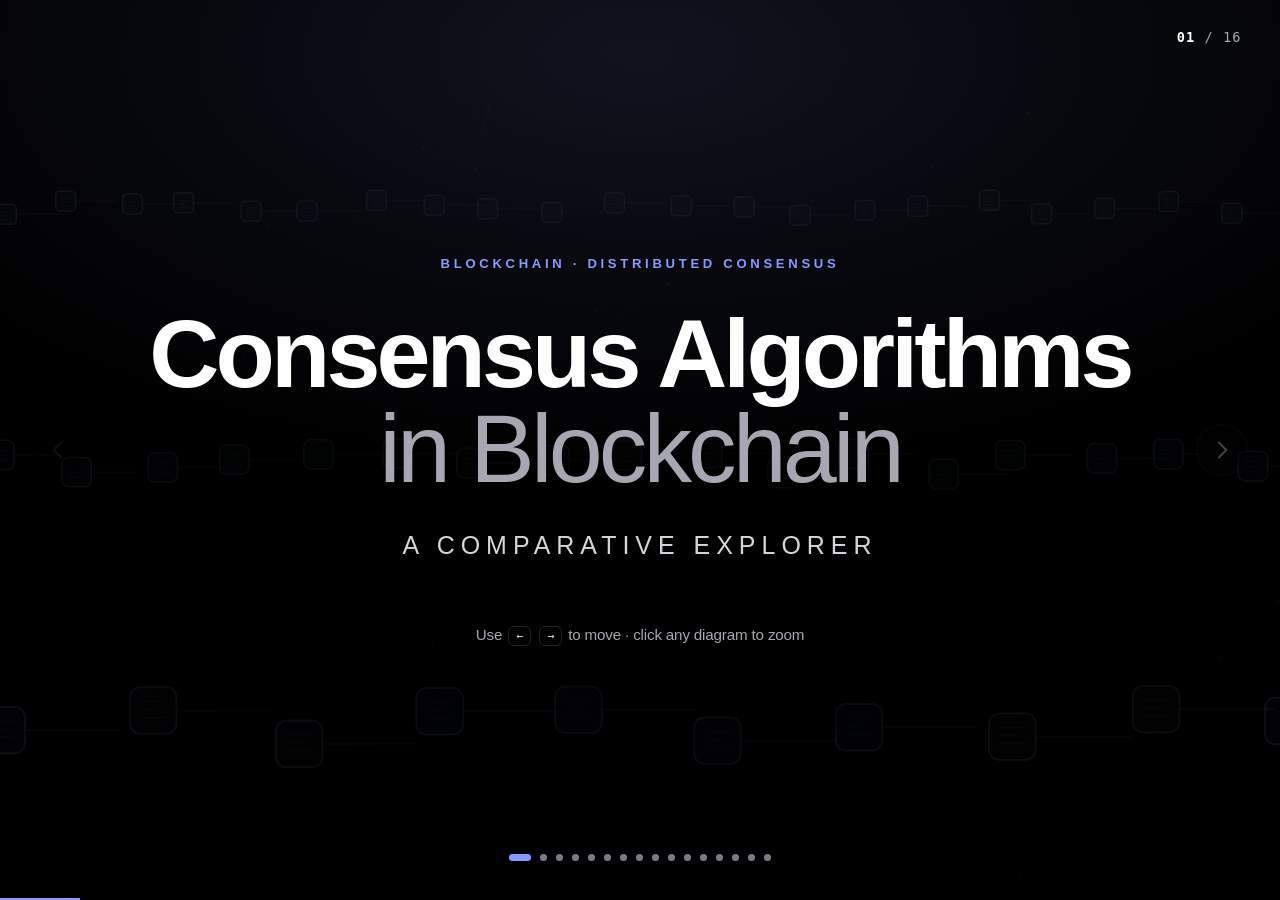
==== consensus-explorer/index.html @ f5daf7b4 "Blockchain Consensus Algorithm Explorer" ====
<!DOCTYPE html>
<html lang="en">
  <head>
    <meta charset="UTF-8" />
    <meta name="viewport" content="width=device-width, initial-scale=1.0, viewport-fit=cover" />
    <meta
      name="description"
      content="A keynote presentation comparing blockchain consensus algorithms — the trilemma, real-world chains, smart-contract languages, layers and cross-chain compatibility."
    />
    <title>Consensus Algorithms in Blockchain — A Comparative Explorer</title>
    <link rel="stylesheet" href="styles.css" />
  </head>
  <body>
    <canvas id="bgCanvas" aria-hidden="true"></canvas>
    <div class="scrim" aria-hidden="true"></div>
    <div class="vignette" aria-hidden="true"></div>

    <!-- ============================== DECK ============================== -->
    <main class="deck" id="deck" aria-roledescription="presentation">
      <!-- 1 · Title -->
      <section class="slide slide-title is-active" data-accent="#8899ff">
        <div class="slide-inner center">
          <p class="kicker" data-anim>Blockchain · Distributed Consensus</p>
          <h1 class="title-xl" data-anim>
            Consensus Algorithms<span class="title-line">in Blockchain</span>
          </h1>
          <p class="title-sub" data-anim>A Comparative Explorer</p>
          <p class="title-hint" data-anim>
            Use <kbd>←</kbd> <kbd>→</kbd> to move · click any diagram to zoom
          </p>
        </div>
      </section>

      <!-- 2 · Why consensus -->
      <section class="slide slide-statement" data-accent="#8899ff">
        <div class="slide-inner">
          <p class="eyebrow" data-anim>The problem</p>
          <h2 class="statement" data-anim>
            How does a network of strangers
            <span class="accent-word">agree on the truth</span>
            with no one in charge?
          </h2>
          <p class="statement-note" data-anim>
            A consensus algorithm is the mechanism that lets a decentralised network
            validate transactions, prevent double-spending and stay in sync — without
            trusting any single party.
          </p>
        </div>
      </section>

      <!-- 3 · Trilemma -->
      <section class="slide slide-split" data-accent="#8899ff" data-build="triangle">
        <div class="slide-inner split">
          <div class="split-copy">
            <p class="eyebrow" data-anim>The framework</p>
            <h2 class="h-lg" data-anim>The Blockchain Trilemma</h2>
            <p class="lead" data-anim>
              Every consensus design spends a fixed budget across three pillars.
              Optimise for two, and the third gives ground.
            </p>
            <ul class="pillar-list" data-anim>
              <li><b>Scalability</b> — throughput &amp; block speed (TPS).</li>
              <li><b>Security</b> — resistance to 51% &amp; Sybil attacks.</li>
              <li><b>Decentralisation</b> — how open node participation is.</li>
            </ul>
          </div>
          <figure class="split-figure">
            <div class="zoomable" data-zoom="triangle" id="triHolder" tabindex="0" aria-label="Zoom the trilemma diagram"></div>
            <figcaption class="zoom-hint" data-anim>Click to zoom</figcaption>
          </figure>
        </div>
      </section>

      <!-- 4 · Layer 1 vs Layer 2 -->
      <section class="slide slide-layers" data-accent="#8899ff">
        <div class="slide-inner">
          <p class="eyebrow center-x" data-anim>Where a chain lives</p>
          <h2 class="h-lg center-x" data-anim>Layer 1 vs Layer 2</h2>
          <div class="layer-two">
            <div class="layer-card l1" data-anim>
              <span class="layer-badge">Layer 1</span>
              <h3>The base chain</h3>
              <p>Runs the consensus algorithm itself. Produces and finalises blocks — the ultimate source of security and truth.</p>
              <p class="layer-eg">Bitcoin · Ethereum · Solana · Cardano</p>
            </div>
            <div class="layer-link" aria-hidden="true">
              <span>settles down to ▾</span>
              <span>built on top ▴</span>
            </div>
            <div class="layer-card l2" data-anim>
              <span class="layer-badge l2b">Layer 2</span>
              <h3>The scaling layer</h3>
              <p>Built on top to add speed and cut fees, then settles back to L1 to inherit its security.</p>
              <p class="layer-eg">Lightning · Arbitrum · Optimism · Base</p>
            </div>
          </div>
        </div>
      </section>

      <!-- 5 · The nine mechanisms (agenda) -->
      <section class="slide slide-agenda" data-accent="#8899ff" data-build="agenda">
        <div class="slide-inner">
          <p class="eyebrow center-x" data-anim>Nine ways to agree</p>
          <h2 class="h-lg center-x" data-anim>The mechanisms</h2>
          <ol class="agenda-grid" id="agendaGrid" data-anim></ol>
        </div>
      </section>

      <!-- 6–14 · Algorithm slides injected here -->
      <!-- 15 · Matrix -->
      <section class="slide slide-matrix" data-accent="#8899ff" data-build="matrix">
        <div class="slide-inner">
          <p class="eyebrow center-x" data-anim>Cross-chain interoperability</p>
          <h2 class="h-lg center-x" data-anim>Compatibility matrix</h2>
          <p class="lead center-x narrow" data-anim>
            Two chains are compatible at the protocol level when they share a consensus
            mechanism. Click to zoom · hover any cell.
          </p>
          <figure class="matrix-figure" data-anim>
            <div class="zoomable" data-zoom="matrix" id="matrixHolder" tabindex="0" aria-label="Zoom the compatibility matrix"></div>
            <div class="matrix-tooltip" id="matrixTip" aria-live="polite"></div>
          </figure>
        </div>
      </section>

      <!-- 16 · Closing -->
      <section class="slide slide-statement slide-closing" data-accent="#8899ff">
        <div class="slide-inner center">
          <p class="eyebrow" data-anim>In one line</p>
          <h2 class="statement" data-anim>
            Different rules, one goal —
            <span class="accent-word">trustless consensus.</span>
          </h2>
          <p class="statement-note" data-anim>
            Consensus Algorithms in Blockchain · A Comparative Explorer. A theoretical tool
            for understanding how distributed systems agree without a middleman. Metrics are
            representative approximations for comparison.
          </p>
        </div>
      </section>
    </main>

    <!-- ============================ CHROME ============================= -->
    <button class="nav-arrow nav-prev" id="navPrev" aria-label="Previous slide">
      <svg viewBox="0 0 24 24" width="26" height="26"><path d="M15 5l-7 7 7 7" fill="none" stroke="currentColor" stroke-width="1.8" stroke-linecap="round" stroke-linejoin="round"/></svg>
    </button>
    <button class="nav-arrow nav-next" id="navNext" aria-label="Next slide">
      <svg viewBox="0 0 24 24" width="26" height="26"><path d="M9 5l7 7-7 7" fill="none" stroke="currentColor" stroke-width="1.8" stroke-linecap="round" stroke-linejoin="round"/></svg>
    </button>

    <div class="counter" id="counter" aria-hidden="true">01 / 16</div>
    <nav class="dots" id="dots" aria-label="Slide navigation"></nav>
    <div class="progress-line" aria-hidden="true"><span id="progressBar"></span></div>

    <!-- ============================ LIGHTBOX =========================== -->
    <div class="lightbox" id="lightbox" role="dialog" aria-modal="true" aria-label="Zoomed diagram" hidden>
      <button class="lightbox-close" id="lightboxClose" aria-label="Close">
        <svg viewBox="0 0 24 24" width="22" height="22"><path d="M6 6l12 12M18 6L6 18" fill="none" stroke="currentColor" stroke-width="1.8" stroke-linecap="round"/></svg>
      </button>
      <div class="lightbox-stage" id="lightboxStage"></div>
      <div class="matrix-tooltip lightbox-tip" id="lightboxTip" aria-live="polite"></div>
    </div>

    <script src="data.js"></script>
    <script src="charts.js"></script>
    <script src="background.js"></script>
    <script src="app.js"></script>
  </body>
</html>
---- consensus-explorer/styles.css ----
/* =============================================================================
   Consensus Algorithms — Keynote deck
   Pure-black, minimal, one idea per slide.
   ========================================================================== */

:root {
  --accent: #8899ff;
  --bg: #000000;
  --ink: #ffffff;
  --ink-2: #d4d5db; /* brightened for projector legibility */
  --ink-3: #a6a7b0;
  --ink-4: #7a7b86;
  --hair: rgba(255, 255, 255, 0.14);
  --hair-2: rgba(255, 255, 255, 0.08);
  --ease: cubic-bezier(0.22, 1, 0.36, 1);
  --font: -apple-system, BlinkMacSystemFont, "SF Pro Display", "SF Pro Text",
    "Segoe UI", Roboto, Helvetica, Arial, sans-serif;
  --mono: "SF Mono", ui-monospace, "JetBrains Mono", Menlo, monospace;
  --pad: clamp(32px, 5.5vw, 132px);
}

* {
  box-sizing: border-box;
  margin: 0;
  padding: 0;
}

html,
body {
  height: 100%;
  overflow: hidden;
}

body {
  font-family: var(--font);
  background: var(--bg);
  color: var(--ink);
  line-height: 1.55;
  -webkit-font-smoothing: antialiased;
  text-rendering: optimizeLegibility;
  letter-spacing: -0.011em;
}

kbd {
  font-family: var(--mono);
  font-size: 0.78em;
  padding: 2px 7px;
  border: 1px solid var(--hair);
  border-radius: 6px;
  color: var(--ink-2);
}

b,
strong {
  font-weight: 600;
  color: var(--ink);
}

/* ---- background layers: canvas (0) < scrim (0) < vignette (0) < deck (1) --- */
#bgCanvas {
  position: fixed;
  inset: 0;
  z-index: 0;
  pointer-events: none;
  opacity: 0.9;
}
/* darkening scrim so slide text stays crisp over the animation on a projector */
.scrim {
  position: fixed;
  inset: 0;
  z-index: 0;
  pointer-events: none;
  background: radial-gradient(
      120% 85% at 50% 50%,
      rgba(0, 0, 0, 0.72) 0%,
      rgba(0, 0, 0, 0.5) 42%,
      rgba(0, 0, 0, 0.24) 72%,
      rgba(0, 0, 0, 0) 100%
    ),
    linear-gradient(rgba(0, 0, 0, 0.35), rgba(0, 0, 0, 0.55));
}
/* faint accent halo */
.vignette {
  position: fixed;
  inset: 0;
  z-index: 0;
  pointer-events: none;
  background: radial-gradient(
      130% 90% at 50% 6%,
      color-mix(in srgb, var(--accent) 12%, transparent),
      transparent 52%
    );
  transition: background 0.9s var(--ease);
}

/* --------------------------------- deck -------------------------------- */
.deck {
  position: fixed;
  inset: 0;
  z-index: 1;
}
.slide {
  position: absolute;
  inset: 0;
  display: flex;
  align-items: safe center; /* falls back to start (scrollable) when content overflows */
  justify-content: center;
  overflow-y: auto;
  overflow-x: hidden;
  padding: clamp(48px, 7vh, 104px) var(--pad);
  opacity: 0;
  visibility: hidden;
  pointer-events: none;
  /* transform driven by JS for directional enter/leave */
  transition: opacity 0.5s var(--ease), transform 0.6s var(--ease),
    visibility 0s linear 0.55s;
}
.slide.is-active {
  opacity: 1;
  visibility: visible;
  pointer-events: auto;
  transition: opacity 0.6s var(--ease) 0.04s, transform 0.66s var(--ease) 0.04s,
    visibility 0s;
}
.slide-inner {
  width: 100%;
  max-width: min(1560px, 92vw);
  max-height: 100%;
}
.slide-inner.center {
  text-align: center;
  display: flex;
  flex-direction: column;
  align-items: center;
}

/* entrance animation on active slide */
[data-anim] {
  opacity: 0;
  transform: translateY(20px);
  transition: opacity 0.7s var(--ease), transform 0.7s var(--ease);
}
[data-anim].play {
  opacity: 1;
  transform: none;
}

/* ----------------------------- typography ------------------------------ */
.kicker,
.eyebrow {
  font-size: clamp(0.82rem, 0.7vw + 0.4vmin, 1.05rem);
  letter-spacing: 0.28em;
  text-transform: uppercase;
  color: var(--accent);
  font-weight: 700;
  transition: color 0.8s var(--ease);
}
.eyebrow {
  margin-bottom: 26px;
}
.center-x {
  text-align: center;
}
.title-xl {
  font-size: clamp(3.4rem, 6.6vw + 1.4vmin, 8.2rem);
  font-weight: 600;
  line-height: 0.98;
  letter-spacing: -0.04em;
  margin: 32px 0 0;
  color: #fff;
}
.title-line {
  display: block;
  color: var(--ink-3);
  font-weight: 500;
}
.title-sub {
  margin-top: 30px;
  font-size: clamp(1.15rem, 1.6vw + 0.5vmin, 1.9rem);
  letter-spacing: 0.24em;
  text-transform: uppercase;
  color: var(--ink-2);
  font-weight: 500;
}
.title-hint {
  margin-top: 58px;
  font-size: clamp(0.95rem, 0.8vw + 0.3vmin, 1.25rem);
  color: var(--ink-3);
}
.title-hint kbd {
  margin: 0 2px;
}

.statement {
  font-size: clamp(2.6rem, 4.8vw + 1vmin, 5.4rem);
  font-weight: 600;
  line-height: 1.08;
  letter-spacing: -0.035em;
  max-width: 15ch;
}
.slide-statement .slide-inner:not(.center) {
  max-width: 1000px;
}
.slide-statement.slide-closing .statement {
  max-width: 18ch;
}
.accent-word {
  color: var(--accent);
  transition: color 0.8s var(--ease);
}
.statement-note {
  margin-top: 36px;
  max-width: 48ch;
  font-size: clamp(1.15rem, 1.2vw + 0.5vmin, 1.6rem);
  color: var(--ink-2);
  line-height: 1.65;
}
.slide-inner.center .statement,
.slide-inner.center .statement-note {
  margin-left: auto;
  margin-right: auto;
}
.h-lg {
  font-size: clamp(2.5rem, 4.2vw + 0.8vmin, 4.8rem);
  font-weight: 600;
  letter-spacing: -0.035em;
  line-height: 1.02;
  color: #fff;
  margin-bottom: 8px;
}
.lead {
  font-size: clamp(1.15rem, 1.1vw + 0.5vmin, 1.6rem);
  color: var(--ink-2);
  line-height: 1.6;
  max-width: 56ch;
  margin-top: 20px;
}
.lead.narrow {
  max-width: 46ch;
  margin-left: auto;
  margin-right: auto;
}

/* --------------------------- split (trilemma) -------------------------- */
.slide-inner.split {
  display: grid;
  grid-template-columns: 1.05fr 1fr;
  gap: clamp(32px, 5vw, 80px);
  align-items: center;
}
.pillar-list {
  list-style: none;
  margin-top: 30px;
  display: flex;
  flex-direction: column;
  gap: 14px;
}
.pillar-list li {
  font-size: clamp(1.05rem, 0.9vw + 0.4vmin, 1.42rem);
  color: var(--ink-2);
  padding-left: 22px;
  position: relative;
}
.pillar-list li::before {
  content: "";
  position: absolute;
  left: 0;
  top: 0.62em;
  width: 7px;
  height: 7px;
  border-radius: 50%;
  background: var(--accent);
  transition: background 0.8s var(--ease);
}
.split-figure {
  display: flex;
  flex-direction: column;
  align-items: center;
  gap: 10px;
}

/* ------------------------------ zoomable ------------------------------- */
.zoomable {
  cursor: zoom-in;
  border-radius: 20px;
  padding: 10px;
  transition: transform 0.4s var(--ease);
  outline: none;
  width: 100%;
  display: flex;
  justify-content: center;
}
.zoomable:hover,
.zoomable:focus-visible {
  transform: scale(1.02);
}
.zoomable:focus-visible {
  box-shadow: 0 0 0 2px color-mix(in srgb, var(--accent) 60%, transparent);
}
.zoom-hint {
  font-size: 0.78rem;
  letter-spacing: 0.16em;
  text-transform: uppercase;
  color: var(--ink-4);
}

/* ------------------------------- layers -------------------------------- */
.layer-two {
  margin-top: 44px;
  display: grid;
  grid-template-columns: 1fr auto 1fr;
  gap: clamp(20px, 3vw, 44px);
  align-items: stretch;
}
.layer-card {
  border: 1px solid var(--hair);
  border-radius: 20px;
  padding: clamp(26px, 3vw, 40px);
  background: rgba(0, 0, 0, 0.45);
}
.layer-card.l1 {
  border-color: color-mix(in srgb, var(--accent) 34%, transparent);
  background: color-mix(in srgb, var(--accent) 9%, rgba(0, 0, 0, 0.45));
}
.layer-card h3 {
  font-size: clamp(1.5rem, 1.6vw + 0.4vmin, 2.1rem);
  font-weight: 600;
  margin: 18px 0 12px;
  letter-spacing: -0.02em;
}
.layer-card p {
  color: var(--ink-2);
  font-size: clamp(1rem, 0.9vw + 0.3vmin, 1.3rem);
}
.layer-eg {
  margin-top: 18px;
  font-size: clamp(0.9rem, 0.6vw + 0.2vmin, 1.08rem) !important;
  color: var(--ink-3) !important;
  letter-spacing: 0.02em;
}
.layer-badge {
  display: inline-block;
  font-size: 0.72rem;
  font-weight: 700;
  letter-spacing: 0.1em;
  padding: 6px 12px;
  border-radius: 8px;
  color: #000;
  background: var(--accent);
  transition: background 0.8s var(--ease);
}
.layer-badge.l2b {
  color: #1a1206;
  background: #ffcf7e;
}
.layer-link {
  display: flex;
  flex-direction: column;
  justify-content: center;
  gap: 18px;
  color: var(--ink-4);
  font-size: 0.76rem;
  letter-spacing: 0.06em;
  text-align: center;
  white-space: nowrap;
}

/* ------------------------------- agenda -------------------------------- */
.agenda-grid {
  list-style: none;
  margin-top: 44px;
  display: grid;
  grid-template-columns: repeat(3, 1fr);
  gap: 1px;
  background: var(--hair-2);
  border: 1px solid var(--hair-2);
  border-radius: 18px;
  overflow: hidden;
}
.agenda-item {
  background: rgba(0, 0, 0, 0.5);
  padding: clamp(20px, 2vh, 30px) clamp(22px, 2vw, 34px);
  display: flex;
  align-items: baseline;
  gap: 15px;
  cursor: pointer;
  transition: background 0.35s var(--ease);
}
.agenda-item:hover {
  background: rgba(255, 255, 255, 0.05);
}
.agenda-num {
  font-family: var(--mono);
  font-size: 0.92rem;
  color: var(--ink-4);
  min-width: 24px;
}
.agenda-acr {
  font-size: clamp(1.1rem, 0.9vw + 0.3vmin, 1.45rem);
  font-weight: 600;
  color: #fff;
}
.agenda-name {
  font-size: clamp(0.9rem, 0.6vw + 0.2vmin, 1.1rem);
  color: var(--ink-3);
  margin-left: auto;
  text-align: right;
}
.agenda-dot {
  width: 8px;
  height: 8px;
  border-radius: 50%;
  align-self: center;
}

/* --------------------------- algorithm slide --------------------------- */
.slide-inner.algo {
  display: flex;
  flex-direction: column;
  gap: clamp(18px, 3vh, 30px);
}
.algo-head {
  display: flex;
  align-items: center;
  gap: 16px;
}
.algo-index {
  font-family: var(--mono);
  font-size: 0.95rem;
  color: var(--ink-4);
  letter-spacing: 0.05em;
}
.algo-chip {
  font-size: 0.78rem;
  font-weight: 700;
  letter-spacing: 0.12em;
  padding: 6px 13px;
  border-radius: 100px;
  color: var(--accent);
  border: 1px solid color-mix(in srgb, var(--accent) 40%, transparent);
  background: color-mix(in srgb, var(--accent) 10%, transparent);
  transition: color 0.8s var(--ease), border-color 0.8s var(--ease),
    background 0.8s var(--ease);
}
.algo-head .algo-rule {
  flex: 1;
  height: 1px;
  background: var(--hair-2);
}
.algo-main {
  display: grid;
  grid-template-columns: 1.15fr 0.85fr;
  gap: clamp(28px, 5vw, 64px);
  align-items: center;
}
.algo-title {
  font-size: clamp(2.6rem, 4vw + 0.8vmin, 4.9rem);
  font-weight: 600;
  letter-spacing: -0.035em;
  line-height: 1;
  color: #fff;
}
.algo-tag {
  margin-top: 14px;
  font-size: clamp(1.2rem, 1.1vw + 0.4vmin, 1.7rem);
  color: var(--accent);
  font-weight: 600;
  transition: color 0.8s var(--ease);
}
.algo-mech {
  margin-top: 20px;
  font-size: clamp(1.1rem, 1vw + 0.4vmin, 1.5rem);
  color: var(--ink-2);
  line-height: 1.55;
  max-width: 42ch;
}
.algo-security {
  margin-top: 24px;
  display: grid;
  grid-template-columns: 1fr 1fr;
  gap: 18px 26px;
}
.cap {
  display: block;
  font-size: clamp(0.74rem, 0.5vw + 0.2vmin, 0.92rem);
  letter-spacing: 0.14em;
  text-transform: uppercase;
  color: var(--ink-3);
  font-weight: 700;
  margin-bottom: 7px;
}
.algo-security p {
  font-size: clamp(0.92rem, 0.7vw + 0.3vmin, 1.14rem);
  color: var(--ink-2);
  line-height: 1.5;
}
.algo-right {
  display: flex;
  flex-direction: column;
  align-items: center;
  gap: 14px;
}
.algo-right .zoomable {
  max-width: 300px;
}
.algo-metrics {
  display: flex;
  gap: 26px;
  justify-content: center;
}
.algo-metrics > div {
  text-align: center;
}
.algo-metrics b {
  display: block;
  font-size: clamp(1.3rem, 1.1vw + 0.4vmin, 1.85rem);
  font-weight: 600;
  color: #fff;
  letter-spacing: -0.02em;
}
.algo-facts {
  display: grid;
  grid-template-columns: repeat(auto-fit, minmax(220px, 1fr));
  gap: 1px;
  background: var(--hair-2);
  border: 1px solid var(--hair-2);
  border-radius: 16px;
  overflow: hidden;
}
.fact {
  background: rgba(0, 0, 0, 0.55);
  padding: 20px 22px;
}
.fact-top {
  display: flex;
  align-items: center;
  gap: 10px;
  margin-bottom: 11px;
}
.fact-name {
  font-size: clamp(1.08rem, 0.9vw + 0.3vmin, 1.35rem);
  font-weight: 600;
  color: #fff;
}
.fact-ticker {
  font-size: 0.8rem;
  color: var(--ink-4);
  font-family: var(--mono);
}
.fact-badge {
  margin-left: auto;
  font-size: 0.64rem;
  font-weight: 700;
  letter-spacing: 0.08em;
  padding: 3px 8px;
  border-radius: 6px;
  border: 1px solid;
}
.badge-L1 {
  color: #7ee7c7;
  border-color: rgba(126, 231, 199, 0.35);
}
.badge-L2 {
  color: #ffcf7e;
  border-color: rgba(255, 207, 126, 0.35);
}
.fact-langs {
  display: flex;
  flex-wrap: wrap;
  gap: 6px;
  margin-bottom: 10px;
}
.fact-lang {
  font-size: clamp(0.8rem, 0.5vw + 0.2vmin, 0.96rem);
  font-weight: 600;
  padding: 4px 10px;
  border-radius: 6px;
  color: var(--ink-2);
  border: 1px solid var(--hair);
}
.fact-why {
  font-size: clamp(0.9rem, 0.6vw + 0.3vmin, 1.1rem);
  color: var(--ink-2);
  line-height: 1.5;
}

/* ------------------------------- matrix -------------------------------- */
.matrix-figure {
  margin-top: 20px;
  position: relative;
  display: flex;
  justify-content: center;
}
#matrixHolder {
  max-width: 560px;
}
#matrixHolder .heatmap {
  width: auto;
  max-width: 100%;
  max-height: 52vh;
}
.heatmap,
.triangle,
.radar {
  width: 100%;
  height: auto;
  display: block;
  overflow: visible;
}
.matrix-tooltip {
  position: absolute;
  top: -6px;
  left: 50%;
  transform: translateX(-50%);
  padding: 9px 18px;
  border-radius: 100px;
  background: rgba(20, 20, 22, 0.92);
  border: 1px solid var(--hair);
  backdrop-filter: blur(14px);
  font-size: 0.86rem;
  color: var(--ink-2);
  pointer-events: none;
  opacity: 0;
  transition: opacity 0.25s var(--ease);
  max-width: 92%;
  text-align: center;
  white-space: nowrap;
  z-index: 6;
}
.matrix-tooltip.show {
  opacity: 1;
}
.matrix-tooltip b {
  color: #fff;
}

/* ----------------------------- radar (svg) ----------------------------- */
.radar-ring {
  fill: none;
  stroke: rgba(255, 255, 255, 0.07);
  stroke-width: 1;
}
.radar-spoke {
  stroke: rgba(255, 255, 255, 0.09);
  stroke-width: 1;
}
.radar-label {
  fill: var(--ink-3);
  font-size: 12px;
  font-weight: 600;
  font-family: var(--font);
}
.radar-value {
  fill: #fff;
  font-size: 13px;
  font-weight: 700;
  font-family: var(--font);
}
.radar-area {
  fill: color-mix(in srgb, var(--accent) 26%, transparent);
  stroke: var(--accent);
  stroke-width: 2;
  stroke-linejoin: round;
  filter: drop-shadow(0 0 10px color-mix(in srgb, var(--accent) 55%, transparent));
}
.radar-area.radar-anim {
  animation: radarPop 0.85s var(--ease) both;
}
@keyframes radarPop {
  from { transform: scale(0.04); opacity: 0; }
  60% { opacity: 1; }
  to { transform: scale(1); opacity: 1; }
}
.radar-dot {
  fill: #fff;
  stroke: var(--accent);
  stroke-width: 2;
}

/* --------------------------- triangle (svg) ---------------------------- */
.tri-fill {
  fill: color-mix(in srgb, var(--accent) 12%, transparent);
  transition: fill 0.8s var(--ease);
}
.tri-edge {
  fill: none;
  stroke: color-mix(in srgb, var(--accent) 60%, transparent);
  stroke-width: 1.6;
  stroke-linejoin: round;
}
.tri-node {
  fill: #fff;
  stroke: var(--accent);
  stroke-width: 2.5;
}
.tri-label {
  fill: #fff;
  font-size: 15px;
  font-weight: 600;
  font-family: var(--font);
}
.tri-sub {
  fill: var(--ink-3);
  font-size: 11px;
  font-family: var(--font);
}
.tri-center {
  fill: var(--ink-3);
  font-size: 13px;
  font-style: italic;
  letter-spacing: 0.04em;
  font-family: var(--font);
}

/* ------------------------------ heatmap -------------------------------- */
.hm-label {
  font-family: var(--font);
  font-size: 11px;
  font-weight: 600;
  fill: var(--ink-3);
}
.hm-cell {
  transition: opacity 0.35s var(--ease), transform 0.2s var(--ease);
  cursor: crosshair;
}
.hm-diag {
  fill: rgba(255, 255, 255, 0.14);
}
.hm-compat {
  fill: color-mix(in srgb, var(--accent, #8899ff) 55%, transparent);
}
.hm-incompat {
  fill: rgba(255, 255, 255, 0.04);
}
.hm-cell:hover {
  stroke: #fff;
  stroke-width: 2;
  transform-box: fill-box;
  transform-origin: center;
  transform: scale(1.16);
}
.hm-dim { opacity: 0.28; }
.hm-inband { opacity: 1; }

/* ---------------------------- nav / chrome ----------------------------- */
.nav-arrow {
  position: fixed;
  top: 50%;
  transform: translateY(-50%);
  z-index: 20;
  width: 52px;
  height: 52px;
  border-radius: 50%;
  border: 1px solid var(--hair-2);
  background: rgba(255, 255, 255, 0.02);
  color: var(--ink-2);
  cursor: pointer;
  display: grid;
  place-items: center;
  opacity: 0.32;
  transition: opacity 0.3s var(--ease), transform 0.3s var(--ease),
    border-color 0.3s var(--ease), color 0.3s var(--ease);
  backdrop-filter: blur(8px);
}
.nav-arrow:hover {
  opacity: 1;
  color: #fff;
  border-color: var(--hair);
}
.nav-prev { left: clamp(12px, 2.5vw, 40px); }
.nav-next { right: clamp(12px, 2.5vw, 40px); }
.nav-prev:hover { transform: translateY(-50%) translateX(-2px); }
.nav-next:hover { transform: translateY(-50%) translateX(2px); }
.nav-arrow[disabled] {
  opacity: 0.08;
  cursor: default;
  pointer-events: none;
}

.counter {
  position: fixed;
  top: clamp(18px, 3vh, 36px);
  right: clamp(20px, 3vw, 46px);
  z-index: 20;
  font-family: var(--mono);
  font-size: clamp(0.85rem, 0.7vw + 0.2vmin, 1.05rem);
  letter-spacing: 0.08em;
  color: var(--ink-3);
}
.counter b { color: var(--ink); }

.dots {
  position: fixed;
  bottom: clamp(20px, 3.5vh, 40px);
  left: 50%;
  transform: translateX(-50%);
  z-index: 20;
  display: flex;
  gap: 9px;
  padding: 8px 12px;
  border-radius: 100px;
}
.dot {
  width: 7px;
  height: 7px;
  border-radius: 50%;
  border: none;
  padding: 0;
  background: var(--ink-4);
  cursor: pointer;
  transition: background 0.3s var(--ease), transform 0.3s var(--ease),
    width 0.3s var(--ease);
}
.dot:hover { background: var(--ink-2); }
.dot.active {
  background: var(--accent);
  width: 22px;
  border-radius: 4px;
}

.progress-line {
  position: fixed;
  left: 0;
  right: 0;
  bottom: 0;
  height: 2px;
  z-index: 20;
  background: transparent;
}
.progress-line span {
  display: block;
  height: 100%;
  width: 6%;
  background: var(--accent);
  transition: width 0.5s var(--ease), background 0.8s var(--ease);
}

/* ------------------------------ lightbox ------------------------------- */
.lightbox {
  position: fixed;
  inset: 0;
  z-index: 60;
  display: flex;
  align-items: center;
  justify-content: center;
  padding: clamp(24px, 6vw, 90px);
  background: rgba(0, 0, 0, 0.86);
  backdrop-filter: blur(20px);
  opacity: 0;
  transition: opacity 0.35s var(--ease);
}
.lightbox[hidden] {
  display: none;
}
.lightbox.show {
  opacity: 1;
}
.lightbox-stage {
  width: min(820px, 92vw);
  height: 82vh;
  display: flex;
  align-items: center;
  justify-content: center;
  transform: scale(0.94);
  transition: transform 0.4s var(--ease);
}
.lightbox.show .lightbox-stage {
  transform: scale(1);
}
/* viewBox + default preserveAspectRatio scales the diagram to fit, centered */
.lightbox-stage svg {
  width: 100%;
  height: 100%;
}
.lightbox-close {
  position: fixed;
  top: clamp(18px, 3vh, 34px);
  right: clamp(20px, 3vw, 44px);
  width: 46px;
  height: 46px;
  border-radius: 50%;
  border: 1px solid var(--hair);
  background: rgba(255, 255, 255, 0.04);
  color: var(--ink);
  cursor: pointer;
  display: grid;
  place-items: center;
  transition: background 0.3s var(--ease), transform 0.3s var(--ease);
}
.lightbox-close:hover {
  background: rgba(255, 255, 255, 0.12);
  transform: rotate(90deg);
}
.lightbox-tip {
  top: auto;
  bottom: 6vh;
}

/* short viewports (e.g. 1024×768 4:3 beamers): compress the dense algo slide */
@media (min-width: 901px) and (max-height: 820px) {
  .slide-algo .algo-main { gap: clamp(24px, 3vw, 44px); }
  .slide-inner.algo { gap: clamp(14px, 2vh, 22px); }
  .algo-title { font-size: clamp(2.4rem, 3.4vw, 3.6rem); }
  .algo-mech { margin-top: 14px; }
  .algo-security { margin-top: 16px; }
  .algo-right .zoomable { max-width: 260px; }
  .algo-metrics b { font-size: 1.4rem; }
  .fact { padding: 15px 18px; }
}

/* ------------------------------ responsive ----------------------------- */
@media (max-width: 900px) {
  .slide {
    align-items: flex-start;
    overflow-y: auto;
    -webkit-overflow-scrolling: touch;
  }
  .slide-inner {
    margin: auto 0;
  }
  .slide-inner.split,
  .algo-main {
    grid-template-columns: 1fr;
    gap: 28px;
  }
  .split-figure { order: -1; }
  .layer-two {
    grid-template-columns: 1fr;
  }
  .layer-link {
    flex-direction: row;
    justify-content: center;
  }
  .agenda-grid {
    grid-template-columns: 1fr;
  }
  .algo-right .zoomable { max-width: 260px; }
}
@media (max-width: 600px) {
  .nav-arrow { display: none; }
  .algo-security { grid-template-columns: 1fr; }
  .agenda-name { display: none; }
  .dots { max-width: 92vw; flex-wrap: wrap; justify-content: center; }
}

/* ---------------------------- reduced motion --------------------------- */
@media (prefers-reduced-motion: reduce) {
  *,
  *::before,
  *::after {
    animation-duration: 0.001ms !important;
    animation-iteration-count: 1 !important;
    transition-duration: 0.05ms !important;
  }
  [data-anim] { opacity: 1; transform: none; }
}
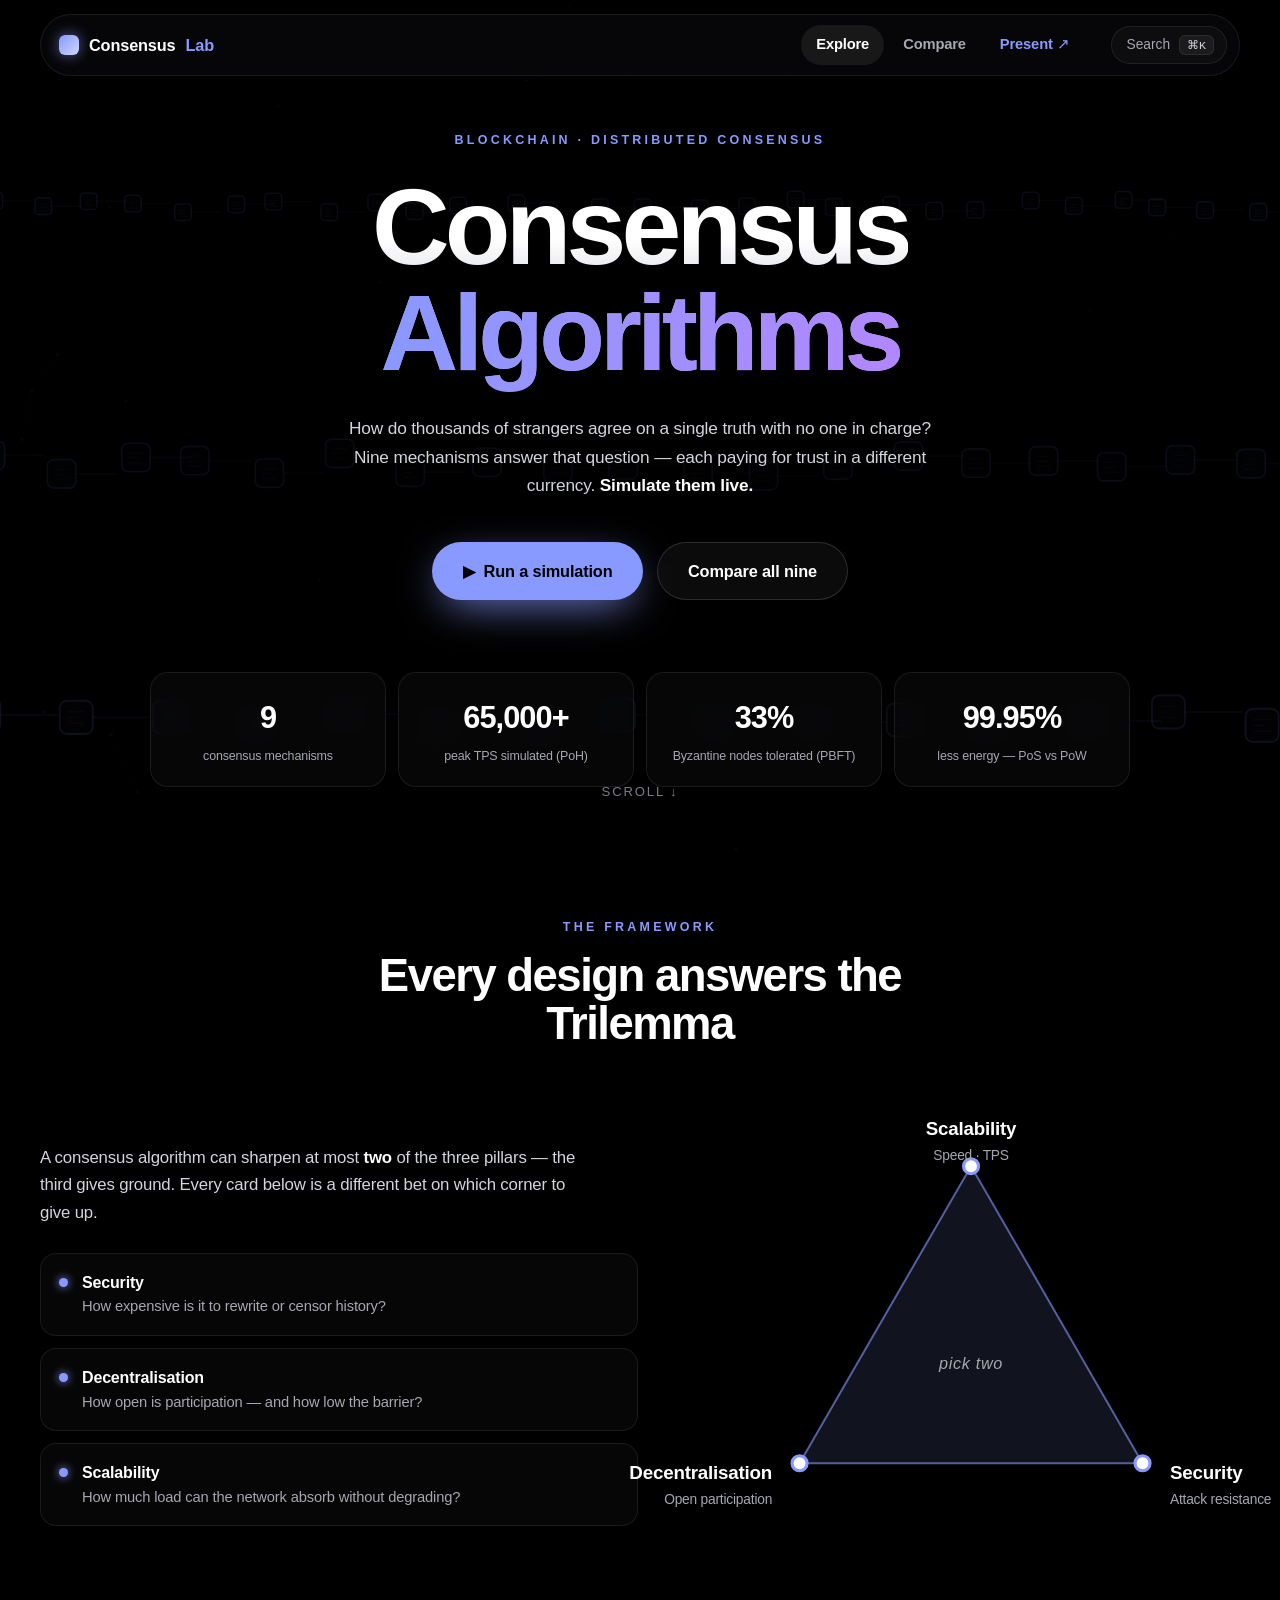
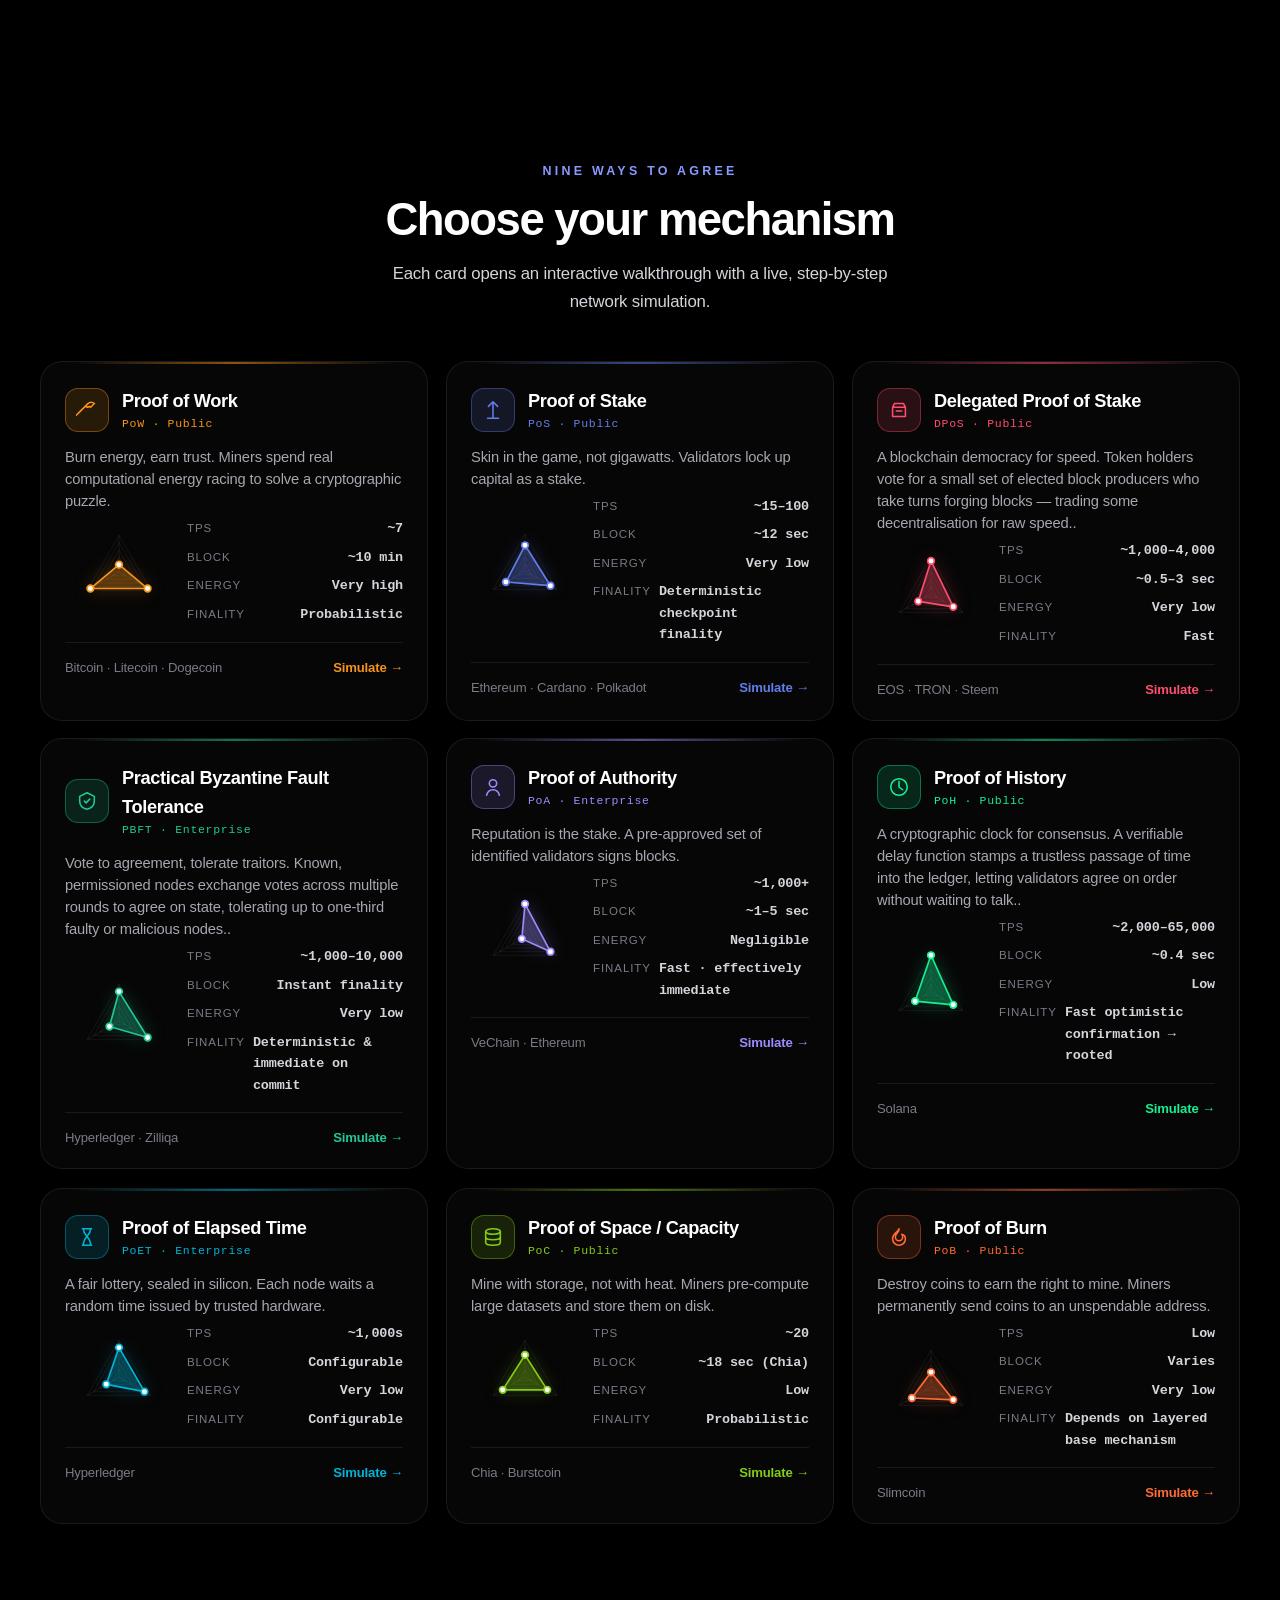
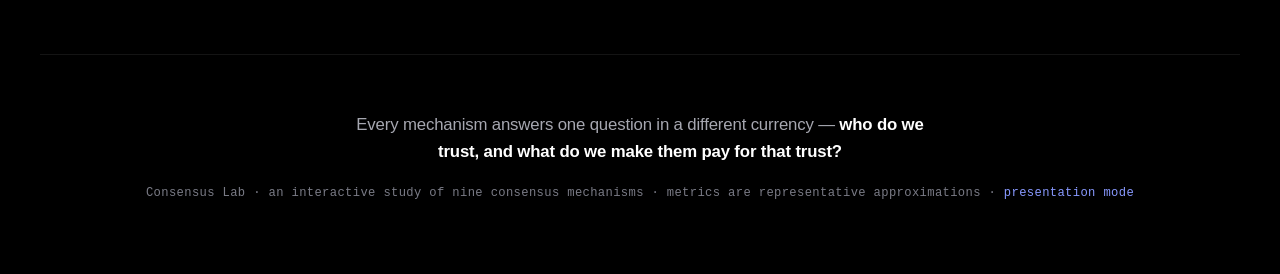
==== commit 8786a7bb: "Added more content and information to the entire website. Redesign of UI" ====
--- a/consensus-explorer/index.html
+++ b/consensus-explorer/index.html
@@ -5,165 +5,73 @@
     <meta name="viewport" content="width=device-width, initial-scale=1.0, viewport-fit=cover" />
     <meta
       name="description"
-      content="A keynote presentation comparing blockchain consensus algorithms — the trilemma, real-world chains, smart-contract languages, layers and cross-chain compatibility."
+      content="An interactive guide to blockchain consensus — simulate PoW, PoS, PBFT and six more mechanisms live, compare their trade-offs, and explore the chains they power."
     />
-    <title>Consensus Algorithms in Blockchain — A Comparative Explorer</title>
-    <link rel="stylesheet" href="styles.css" />
+    <title>Consensus Lab — Interactive Guide to Blockchain Consensus</title>
+    <link rel="stylesheet" href="site.css" />
   </head>
   <body>
     <canvas id="bgCanvas" aria-hidden="true"></canvas>
     <div class="scrim" aria-hidden="true"></div>
-    <div class="vignette" aria-hidden="true"></div>
+    <div class="glow-follow" id="glowFollow" aria-hidden="true"></div>
 
-    <!-- ============================== DECK ============================== -->
-    <main class="deck" id="deck" aria-roledescription="presentation">
-      <!-- 1 · Title -->
-      <section class="slide slide-title is-active" data-accent="#8899ff">
-        <div class="slide-inner center">
-          <p class="kicker" data-anim>Blockchain · Distributed Consensus</p>
-          <h1 class="title-xl" data-anim>
-            Consensus Algorithms<span class="title-line">in Blockchain</span>
-          </h1>
-          <p class="title-sub" data-anim>A Comparative Explorer</p>
-          <p class="title-hint" data-anim>
-            Use <kbd>←</kbd> <kbd>→</kbd> to move · click any diagram to zoom
-          </p>
-        </div>
-      </section>
+    <!-- scroll progress -->
+    <div class="progress-track" aria-hidden="true"><span id="progressBar"></span></div>
 
-      <!-- 2 · Why consensus -->
-      <section class="slide slide-statement" data-accent="#8899ff">
-        <div class="slide-inner">
-          <p class="eyebrow" data-anim>The problem</p>
-          <h2 class="statement" data-anim>
-            How does a network of strangers
-            <span class="accent-word">agree on the truth</span>
-            with no one in charge?
-          </h2>
-          <p class="statement-note" data-anim>
-            A consensus algorithm is the mechanism that lets a decentralised network
-            validate transactions, prevent double-spending and stay in sync — without
-            trusting any single party.
-          </p>
-        </div>
-      </section>
+    <!-- ============================== NAV =============================== -->
+    <header class="nav" id="nav">
+      <a class="nav-brand" href="#/" aria-label="Consensus Lab home">
+        <span class="brand-mark" aria-hidden="true"></span>
+        Consensus<b>Lab</b>
+      </a>
+      <nav class="nav-links" aria-label="Primary">
+        <a href="#/" data-nav="home">Explore</a>
+        <a href="#/compare" data-nav="compare">Compare</a>
+        <a href="present.html" class="nav-present">Present ↗</a>
+      </nav>
+      <button class="nav-kbd" id="paletteOpen" aria-label="Open command palette">
+        <span>Search</span><kbd>⌘K</kbd>
+      </button>
+    </header>
 
-      <!-- 3 · Trilemma -->
-      <section class="slide slide-split" data-accent="#8899ff" data-build="triangle">
-        <div class="slide-inner split">
-          <div class="split-copy">
-            <p class="eyebrow" data-anim>The framework</p>
-            <h2 class="h-lg" data-anim>The Blockchain Trilemma</h2>
-            <p class="lead" data-anim>
-              Every consensus design spends a fixed budget across three pillars.
-              Optimise for two, and the third gives ground.
-            </p>
-            <ul class="pillar-list" data-anim>
-              <li><b>Scalability</b> — throughput &amp; block speed (TPS).</li>
-              <li><b>Security</b> — resistance to 51% &amp; Sybil attacks.</li>
-              <li><b>Decentralisation</b> — how open node participation is.</li>
-            </ul>
-          </div>
-          <figure class="split-figure">
-            <div class="zoomable" data-zoom="triangle" id="triHolder" tabindex="0" aria-label="Zoom the trilemma diagram"></div>
-            <figcaption class="zoom-hint" data-anim>Click to zoom</figcaption>
-          </figure>
-        </div>
-      </section>
-
-      <!-- 4 · Layer 1 vs Layer 2 -->
-      <section class="slide slide-layers" data-accent="#8899ff">
-        <div class="slide-inner">
-          <p class="eyebrow center-x" data-anim>Where a chain lives</p>
-          <h2 class="h-lg center-x" data-anim>Layer 1 vs Layer 2</h2>
-          <div class="layer-two">
-            <div class="layer-card l1" data-anim>
-              <span class="layer-badge">Layer 1</span>
-              <h3>The base chain</h3>
-              <p>Runs the consensus algorithm itself. Produces and finalises blocks — the ultimate source of security and truth.</p>
-              <p class="layer-eg">Bitcoin · Ethereum · Solana · Cardano</p>
-            </div>
-            <div class="layer-link" aria-hidden="true">
-              <span>settles down to ▾</span>
-              <span>built on top ▴</span>
-            </div>
-            <div class="layer-card l2" data-anim>
-              <span class="layer-badge l2b">Layer 2</span>
-              <h3>The scaling layer</h3>
-              <p>Built on top to add speed and cut fees, then settles back to L1 to inherit its security.</p>
-              <p class="layer-eg">Lightning · Arbitrum · Optimism · Base</p>
-            </div>
-          </div>
-        </div>
-      </section>
-
-      <!-- 5 · The nine mechanisms (agenda) -->
-      <section class="slide slide-agenda" data-accent="#8899ff" data-build="agenda">
-        <div class="slide-inner">
-          <p class="eyebrow center-x" data-anim>Nine ways to agree</p>
-          <h2 class="h-lg center-x" data-anim>The mechanisms</h2>
-          <ol class="agenda-grid" id="agendaGrid" data-anim></ol>
-        </div>
-      </section>
-
-      <!-- 6–14 · Algorithm slides injected here -->
-      <!-- 15 · Matrix -->
-      <section class="slide slide-matrix" data-accent="#8899ff" data-build="matrix">
-        <div class="slide-inner">
-          <p class="eyebrow center-x" data-anim>Cross-chain interoperability</p>
-          <h2 class="h-lg center-x" data-anim>Compatibility matrix</h2>
-          <p class="lead center-x narrow" data-anim>
-            Two chains are compatible at the protocol level when they share a consensus
-            mechanism. Click to zoom · hover any cell.
-          </p>
-          <figure class="matrix-figure" data-anim>
-            <div class="zoomable" data-zoom="matrix" id="matrixHolder" tabindex="0" aria-label="Zoom the compatibility matrix"></div>
-            <div class="matrix-tooltip" id="matrixTip" aria-live="polite"></div>
-          </figure>
-        </div>
-      </section>
-
-      <!-- 16 · Closing -->
-      <section class="slide slide-statement slide-closing" data-accent="#8899ff">
-        <div class="slide-inner center">
-          <p class="eyebrow" data-anim>In one line</p>
-          <h2 class="statement" data-anim>
-            Different rules, one goal —
-            <span class="accent-word">trustless consensus.</span>
-          </h2>
-          <p class="statement-note" data-anim>
-            Consensus Algorithms in Blockchain · A Comparative Explorer. A theoretical tool
-            for understanding how distributed systems agree without a middleman. Metrics are
-            representative approximations for comparison.
-          </p>
-        </div>
-      </section>
+    <!-- ============================== VIEWS ============================= -->
+    <main id="app">
+      <!-- Home / landing -->
+      <section class="view view-home" id="view-home" hidden></section>
+      <!-- Algorithm detail -->
+      <section class="view view-detail" id="view-detail" hidden></section>
+      <!-- Compare -->
+      <section class="view view-compare" id="view-compare" hidden></section>
     </main>
 
-    <!-- ============================ CHROME ============================= -->
-    <button class="nav-arrow nav-prev" id="navPrev" aria-label="Previous slide">
-      <svg viewBox="0 0 24 24" width="26" height="26"><path d="M15 5l-7 7 7 7" fill="none" stroke="currentColor" stroke-width="1.8" stroke-linecap="round" stroke-linejoin="round"/></svg>
-    </button>
-    <button class="nav-arrow nav-next" id="navNext" aria-label="Next slide">
-      <svg viewBox="0 0 24 24" width="26" height="26"><path d="M9 5l7 7-7 7" fill="none" stroke="currentColor" stroke-width="1.8" stroke-linecap="round" stroke-linejoin="round"/></svg>
-    </button>
+    <footer class="site-foot">
+      <p class="foot-thesis">
+        Every mechanism answers one question in a different currency —
+        <b>who do we trust, and what do we make them pay for that trust?</b>
+      </p>
+      <p class="foot-meta">
+        Consensus Lab · an interactive study of nine consensus mechanisms ·
+        metrics are representative approximations
+        · <a href="present.html">presentation mode</a>
+      </p>
+    </footer>
 
-    <div class="counter" id="counter" aria-hidden="true">01 / 16</div>
-    <nav class="dots" id="dots" aria-label="Slide navigation"></nav>
-    <div class="progress-line" aria-hidden="true"><span id="progressBar"></span></div>
-
-    <!-- ============================ LIGHTBOX =========================== -->
-    <div class="lightbox" id="lightbox" role="dialog" aria-modal="true" aria-label="Zoomed diagram" hidden>
-      <button class="lightbox-close" id="lightboxClose" aria-label="Close">
-        <svg viewBox="0 0 24 24" width="22" height="22"><path d="M6 6l12 12M18 6L6 18" fill="none" stroke="currentColor" stroke-width="1.8" stroke-linecap="round"/></svg>
-      </button>
-      <div class="lightbox-stage" id="lightboxStage"></div>
-      <div class="matrix-tooltip lightbox-tip" id="lightboxTip" aria-live="polite"></div>
+    <!-- ========================= COMMAND PALETTE ======================== -->
+    <div class="palette" id="palette" role="dialog" aria-modal="true" aria-label="Command palette" hidden>
+      <div class="palette-panel">
+        <input class="palette-input" id="paletteInput" type="text"
+               placeholder="Jump to an algorithm, view, or action…"
+               autocomplete="off" spellcheck="false" aria-label="Search commands" />
+        <ul class="palette-list" id="paletteList" role="listbox"></ul>
+        <div class="palette-foot">
+          <span><kbd>↑↓</kbd> navigate</span><span><kbd>↵</kbd> open</span><span><kbd>esc</kbd> close</span>
+        </div>
+      </div>
     </div>
 
     <script src="data.js"></script>
     <script src="charts.js"></script>
     <script src="background.js"></script>
-    <script src="app.js"></script>
+    <script type="module" src="js/site.js"></script>
   </body>
 </html>
--- a/consensus-explorer/site.css
+++ b/consensus-explorer/site.css
@@ -0,0 +1,800 @@
+/* =============================================================================
+   Consensus Lab — site stylesheet
+   Dark-first, glass + glow, projector-friendly contrast. Shares the design
+   tokens of the presentation (present.html / styles.css) but is standalone.
+   ========================================================================== */
+
+:root {
+  --accent: #8899ff;
+  --bg: #000;
+  --ink: #ffffff;
+  --ink-2: #d4d5db;
+  --ink-3: #a6a7b0;
+  --ink-4: #7a7b86;
+  --hair: rgba(255, 255, 255, 0.14);
+  --hair-2: rgba(255, 255, 255, 0.08);
+  --glass: rgba(10, 10, 14, 0.62);
+  --card: rgba(255, 255, 255, 0.025);
+  --ease: cubic-bezier(0.22, 1, 0.36, 1);
+  --spring: cubic-bezier(0.34, 1.56, 0.64, 1);
+  --font: -apple-system, BlinkMacSystemFont, "SF Pro Display", "Segoe UI", Roboto, Helvetica, Arial, sans-serif;
+  --mono: "SF Mono", ui-monospace, SFMono-Regular, Menlo, monospace;
+  --maxw: 1200px;
+}
+
+* { box-sizing: border-box; margin: 0; padding: 0; }
+
+html { scroll-behavior: smooth; -webkit-text-size-adjust: 100%; }
+
+body {
+  font-family: var(--font);
+  background: var(--bg);
+  color: var(--ink);
+  line-height: 1.6;
+  letter-spacing: -0.01em;
+  -webkit-font-smoothing: antialiased;
+  text-rendering: optimizeLegibility;
+  overflow-x: hidden;
+}
+
+a { color: inherit; text-decoration: none; }
+b, strong { font-weight: 650; color: var(--ink); }
+button { font-family: inherit; }
+
+::selection { background: var(--accent); color: #000; }
+
+/* ------------------------- background layers --------------------------- */
+#bgCanvas { position: fixed; inset: 0; z-index: 0; pointer-events: none; opacity: 0.9; }
+.scrim {
+  position: fixed; inset: 0; z-index: 0; pointer-events: none;
+  background:
+    radial-gradient(120% 85% at 50% 40%, rgba(0,0,0,0.66) 0%, rgba(0,0,0,0.44) 46%, rgba(0,0,0,0.18) 74%, transparent 100%),
+    linear-gradient(rgba(0,0,0,0.34), rgba(0,0,0,0.55));
+}
+/* soft light that trails the cursor */
+.glow-follow {
+  position: fixed; z-index: 0; pointer-events: none;
+  width: 620px; height: 620px; border-radius: 50%;
+  left: 0; top: 0;
+  background: radial-gradient(circle, color-mix(in srgb, var(--accent) 10%, transparent) 0%, transparent 60%);
+  transform: translate(-50%, -50%);
+  transition: opacity 0.5s var(--ease);
+  opacity: 0;
+}
+
+.progress-track {
+  position: fixed; top: 0; left: 0; right: 0; height: 2px; z-index: 90;
+}
+.progress-track span {
+  display: block; height: 100%; width: 0;
+  background: linear-gradient(90deg, var(--accent), color-mix(in srgb, var(--accent) 40%, #fff));
+  box-shadow: 0 0 12px var(--accent);
+  transition: background 0.6s var(--ease);
+}
+
+/* -------------------------------- nav ---------------------------------- */
+.nav {
+  position: fixed; top: 14px; left: 50%; transform: translateX(-50%);
+  z-index: 80;
+  width: min(var(--maxw), calc(100vw - 28px));
+  display: flex; align-items: center; gap: 26px;
+  padding: 10px 12px 10px 18px;
+  border-radius: 100px;
+  background: var(--glass);
+  border: 1px solid var(--hair-2);
+  backdrop-filter: blur(22px) saturate(160%);
+  -webkit-backdrop-filter: blur(22px) saturate(160%);
+  box-shadow: 0 18px 50px -28px #000;
+}
+.nav-brand {
+  display: flex; align-items: center; gap: 10px;
+  font-weight: 600; font-size: 1.02rem; letter-spacing: -0.01em;
+  color: var(--ink);
+}
+.nav-brand b { color: var(--accent); font-weight: 700; transition: color 0.5s var(--ease); }
+.brand-mark {
+  width: 20px; height: 20px; border-radius: 6px;
+  background: linear-gradient(135deg, var(--accent), color-mix(in srgb, var(--accent) 40%, #fff));
+  box-shadow: 0 0 14px color-mix(in srgb, var(--accent) 60%, transparent);
+  transition: background 0.5s var(--ease), box-shadow 0.5s var(--ease);
+}
+.nav-links { display: flex; gap: 4px; margin-left: auto; }
+.nav-links a {
+  padding: 8px 15px; border-radius: 100px;
+  font-size: 0.92rem; font-weight: 550; color: var(--ink-3);
+  transition: color 0.25s var(--ease), background 0.25s var(--ease);
+}
+.nav-links a:hover { color: #fff; }
+.nav-links a.active { color: #fff; background: rgba(255,255,255,0.07); }
+.nav-present { color: var(--accent) !important; }
+.nav-kbd {
+  display: flex; align-items: center; gap: 9px;
+  padding: 8px 12px 8px 15px; border-radius: 100px;
+  border: 1px solid var(--hair-2); background: rgba(255,255,255,0.03);
+  color: var(--ink-3); font-size: 0.86rem; cursor: pointer;
+  transition: border-color 0.25s var(--ease), color 0.25s var(--ease);
+}
+.nav-kbd:hover { border-color: var(--hair); color: var(--ink); }
+kbd {
+  font-family: var(--mono); font-size: 0.72rem;
+  padding: 2px 7px; border-radius: 6px;
+  background: rgba(255,255,255,0.06); border: 1px solid var(--hair-2);
+  color: var(--ink-2);
+}
+
+/* ------------------------------- layout -------------------------------- */
+main { position: relative; z-index: 1; }
+.view { min-height: 60vh; }
+.wrap { max-width: var(--maxw); margin: 0 auto; padding: 0 clamp(18px, 4vw, 40px); }
+
+.eyebrow {
+  font-size: clamp(0.78rem, 0.65vw + 0.3vmin, 0.95rem);
+  letter-spacing: 0.26em; text-transform: uppercase;
+  color: var(--accent); font-weight: 700;
+  transition: color 0.5s var(--ease);
+}
+.h-xl {
+  font-size: clamp(2.6rem, 5vw + 0.8vmin, 5rem);
+  font-weight: 640; letter-spacing: -0.038em; line-height: 1.02;
+  background: linear-gradient(180deg, #fff 40%, #b9bcc7);
+  -webkit-background-clip: text; background-clip: text; color: transparent;
+}
+.h-lg {
+  font-size: clamp(1.9rem, 3.2vw + 0.5vmin, 3.2rem);
+  font-weight: 630; letter-spacing: -0.033em; line-height: 1.05; color: #fff;
+}
+.lead {
+  font-size: clamp(1.05rem, 1vw + 0.4vmin, 1.35rem);
+  color: var(--ink-2); line-height: 1.65; max-width: 58ch;
+}
+
+/* -------------------------------- hero ---------------------------------- */
+.hero {
+  min-height: 92vh;
+  display: flex; flex-direction: column;
+  align-items: center; justify-content: center;
+  text-align: center;
+  padding: 130px 22px 40px;
+  position: relative;
+}
+.hero .eyebrow { margin-bottom: 24px; }
+.hero-title {
+  font-size: clamp(3.2rem, 8.4vw, 7.6rem);
+  font-weight: 660; letter-spacing: -0.045em; line-height: 0.98;
+  background: linear-gradient(180deg, #fff 30%, #8f93a3 110%);
+  -webkit-background-clip: text; background-clip: text; color: transparent;
+}
+.hero-title em {
+  font-style: normal;
+  background: linear-gradient(100deg, var(--accent), color-mix(in srgb, var(--accent) 35%, #c77dff), var(--accent));
+  background-size: 200% 100%;
+  -webkit-background-clip: text; background-clip: text; color: transparent;
+  animation: shimmer 6s linear infinite;
+}
+@keyframes shimmer { to { background-position: 200% 0; } }
+.hero-sub {
+  margin: 28px auto 0; max-width: 62ch;
+  font-size: clamp(1.08rem, 1.3vw, 1.4rem);
+  color: var(--ink-2); line-height: 1.65;
+}
+.hero-cta { margin-top: 42px; display: flex; gap: 14px; flex-wrap: wrap; justify-content: center; }
+.btn {
+  position: relative; overflow: hidden;
+  display: inline-flex; align-items: center; gap: 10px;
+  padding: 15px 30px; border-radius: 100px;
+  font-size: 1.02rem; font-weight: 620; cursor: pointer;
+  border: 1px solid transparent;
+  transition: transform 0.35s var(--spring), box-shadow 0.35s var(--ease),
+    border-color 0.3s var(--ease), background 0.5s var(--ease);
+  will-change: transform;
+}
+.btn-solid {
+  background: var(--accent); color: #000;
+  box-shadow: 0 12px 44px -12px var(--accent);
+}
+.btn-solid:hover { transform: translateY(-3px) scale(1.02); box-shadow: 0 20px 60px -14px var(--accent); }
+.btn-glass {
+  background: rgba(255,255,255,0.045); color: #fff;
+  border-color: var(--hair);
+  backdrop-filter: blur(10px);
+}
+.btn-glass:hover { transform: translateY(-3px); border-color: var(--accent); }
+/* ripple */
+.btn .ripple {
+  position: absolute; border-radius: 50%; pointer-events: none;
+  background: rgba(255,255,255,0.5); transform: scale(0);
+  animation: ripple 0.6s var(--ease) forwards;
+}
+@keyframes ripple { to { transform: scale(3.4); opacity: 0; } }
+
+/* stats */
+.hero-stats {
+  margin-top: clamp(48px, 8vh, 90px);
+  display: grid; grid-template-columns: repeat(4, 1fr);
+  gap: 12px;
+  width: min(980px, 94vw);
+}
+.stat {
+  padding: 20px 14px 18px;
+  border-radius: 18px;
+  background: var(--card); border: 1px solid var(--hair-2);
+  backdrop-filter: blur(12px);
+  transition: border-color 0.35s var(--ease), transform 0.35s var(--ease);
+}
+.stat:hover { border-color: color-mix(in srgb, var(--accent) 40%, transparent); transform: translateY(-3px); }
+.stat b {
+  display: block; font-size: clamp(1.5rem, 2.4vw, 2.3rem);
+  font-weight: 700; letter-spacing: -0.03em; color: #fff;
+  font-variant-numeric: tabular-nums;
+}
+.stat span { font-size: clamp(0.78rem, 0.7vw, 0.92rem); color: var(--ink-3); }
+.hero-scrollcue {
+  position: absolute; bottom: 26px; left: 50%; transform: translateX(-50%);
+  color: var(--ink-4); font-size: 0.82rem; letter-spacing: 0.14em; text-transform: uppercase;
+  animation: cueFloat 2.6s var(--ease) infinite;
+}
+@keyframes cueFloat { 50% { transform: translate(-50%, 7px); } }
+
+/* --------------------------- section scaffolding ------------------------ */
+.section { padding: clamp(64px, 10vh, 130px) 0; }
+.section-head { text-align: center; max-width: 720px; margin: 0 auto 12px; }
+.section-head .eyebrow { display: block; margin-bottom: 14px; }
+.section-head .lead { margin: 16px auto 0; }
+
+/* ------------------------------ algo cards ------------------------------ */
+.cards-grid {
+  margin-top: clamp(34px, 5vh, 56px);
+  display: grid; grid-template-columns: repeat(3, 1fr);
+  gap: 18px;
+  perspective: 1400px;
+}
+.algo-card {
+  --mx: 50%; --my: 50%;
+  position: relative;
+  display: flex; flex-direction: column; gap: 0;
+  padding: 24px 24px 20px;
+  border-radius: 22px;
+  background: var(--card);
+  border: 1px solid var(--hair-2);
+  backdrop-filter: blur(10px);
+  cursor: pointer;
+  transform-style: preserve-3d;
+  transition: transform 0.5s var(--spring), border-color 0.35s var(--ease),
+    box-shadow 0.45s var(--ease);
+  will-change: transform;
+  overflow: hidden;
+  text-align: left;
+}
+.algo-card::before {  /* mouse-follow sheen */
+  content: ""; position: absolute; inset: 0; pointer-events: none;
+  background: radial-gradient(420px circle at var(--mx) var(--my),
+    color-mix(in srgb, var(--c) 12%, transparent), transparent 55%);
+  opacity: 0; transition: opacity 0.35s var(--ease);
+}
+.algo-card::after {   /* top accent line */
+  content: ""; position: absolute; top: 0; left: 8%; right: 8%; height: 1.5px;
+  background: linear-gradient(90deg, transparent, var(--c), transparent);
+  opacity: 0.55;
+}
+.algo-card:hover {
+  border-color: color-mix(in srgb, var(--c) 45%, transparent);
+  box-shadow: 0 30px 70px -34px color-mix(in srgb, var(--c) 70%, transparent);
+}
+.algo-card:hover::before { opacity: 1; }
+.ac-top { display: flex; align-items: center; gap: 13px; }
+.ac-icon {
+  width: 44px; height: 44px; border-radius: 13px; flex: 0 0 auto;
+  display: grid; place-items: center;
+  background: color-mix(in srgb, var(--c) 14%, transparent);
+  border: 1px solid color-mix(in srgb, var(--c) 38%, transparent);
+  color: var(--c);
+  transition: transform 0.45s var(--spring);
+}
+.algo-card:hover .ac-icon { transform: rotate(-6deg) scale(1.08); }
+.ac-icon svg { width: 22px; height: 22px; }
+.ac-name { font-size: 1.14rem; font-weight: 650; letter-spacing: -0.02em; color: #fff; }
+.ac-acr { font-family: var(--mono); font-size: 0.72rem; color: var(--c); letter-spacing: 0.06em; }
+.ac-tag { margin-top: 12px; font-size: 0.92rem; color: var(--ink-3); line-height: 1.5; min-height: 2.8em; }
+.ac-mid { display: flex; align-items: center; gap: 14px; margin-top: 6px; }
+.ac-radar { width: 108px; flex: 0 0 auto; }
+.ac-metrics { display: grid; gap: 7px; flex: 1; }
+.ac-metric { display: flex; justify-content: space-between; align-items: baseline; gap: 8px; font-size: 0.82rem; }
+.ac-metric i { font-style: normal; color: var(--ink-4); font-size: 0.72rem; letter-spacing: 0.08em; text-transform: uppercase; }
+.ac-metric b { font-family: var(--mono); font-weight: 600; font-size: 0.84rem; color: var(--ink-2); }
+.ac-foot {
+  margin-top: 16px; padding-top: 14px; border-top: 1px solid var(--hair-2);
+  display: flex; align-items: center; justify-content: space-between;
+  font-size: 0.82rem; color: var(--ink-4);
+}
+.ac-foot .go { color: var(--c); font-weight: 600; display: inline-flex; align-items: center; gap: 6px; transition: gap 0.3s var(--ease); }
+.algo-card:hover .ac-foot .go { gap: 10px; }
+
+/* --------------------------- trilemma strip ----------------------------- */
+.tri-strip { display: grid; grid-template-columns: 1fr 0.9fr; gap: clamp(30px, 5vw, 70px); align-items: center; margin-top: 40px; }
+.tri-points { display: grid; gap: 12px; margin-top: 26px; }
+.tri-point {
+  display: flex; gap: 14px; align-items: flex-start;
+  padding: 16px 18px; border-radius: 16px;
+  background: var(--card); border: 1px solid var(--hair-2);
+}
+.tri-point b { font-size: 1rem; }
+.tri-point p { color: var(--ink-3); font-size: 0.92rem; }
+.tri-dot { width: 9px; height: 9px; border-radius: 50%; margin-top: 8px; flex: 0 0 auto; background: var(--accent); box-shadow: 0 0 10px var(--accent); }
+
+/* ============================ DETAIL VIEW =============================== */
+.detail-hero { padding: 140px 0 26px; }
+.detail-back { font-size: 0.9rem; color: var(--ink-4); display: inline-flex; gap: 8px; align-items: center; margin-bottom: 26px; transition: color 0.25s; }
+.detail-back:hover { color: var(--ink); }
+.detail-head { display: flex; align-items: center; gap: 18px; flex-wrap: wrap; }
+.detail-idx { font-family: var(--mono); color: var(--ink-4); font-size: 1rem; }
+.detail-chip {
+  font-family: var(--mono); font-size: 0.85rem; font-weight: 700; letter-spacing: 0.06em;
+  color: var(--accent); padding: 6px 14px; border-radius: 100px;
+  border: 1px solid color-mix(in srgb, var(--accent) 45%, transparent);
+  background: color-mix(in srgb, var(--accent) 11%, transparent);
+}
+.detail-title { font-size: clamp(2.3rem, 4.6vw, 4.2rem); font-weight: 650; letter-spacing: -0.038em; line-height: 1; color: #fff; }
+.detail-tag { width: 100%; color: var(--accent); font-size: clamp(1.05rem, 1.2vw, 1.4rem); font-weight: 550; margin-top: 4px; }
+.detail-mech { margin-top: 16px; max-width: 70ch; }
+.meta-row { display: flex; flex-wrap: wrap; gap: 9px; margin-top: 22px; }
+.meta-chip {
+  display: flex; flex-direction: column; gap: 2px;
+  padding: 9px 14px; border: 1px solid var(--hair-2); border-radius: 12px;
+  background: rgba(0,0,0,0.5); font-size: 0.9rem; color: var(--ink-2);
+}
+.meta-chip i {
+  font-style: normal; font-family: var(--mono); font-size: 0.6rem;
+  letter-spacing: 0.14em; text-transform: uppercase; color: var(--ink-4);
+}
+
+/* ------------------------------ simulator ------------------------------- */
+.sim-panel {
+  margin-top: clamp(30px, 5vh, 50px);
+  border-radius: 24px;
+  border: 1px solid var(--hair-2);
+  background: rgba(6, 6, 10, 0.72);
+  backdrop-filter: blur(18px);
+  overflow: hidden;
+  box-shadow: 0 40px 100px -50px color-mix(in srgb, var(--accent) 50%, transparent);
+}
+.sim-head {
+  display: flex; align-items: center; gap: 14px;
+  padding: 16px 22px;
+  border-bottom: 1px solid var(--hair-2);
+}
+.sim-head h3 { font-size: 1.05rem; font-weight: 650; letter-spacing: -0.01em; }
+.sim-live {
+  display: inline-flex; align-items: center; gap: 7px;
+  font-family: var(--mono); font-size: 0.68rem; letter-spacing: 0.14em; text-transform: uppercase;
+  color: var(--accent);
+}
+.sim-live::before {
+  content: ""; width: 7px; height: 7px; border-radius: 50%;
+  background: var(--accent); box-shadow: 0 0 10px var(--accent);
+  animation: livePulse 1.6s ease-in-out infinite;
+}
+@keyframes livePulse { 50% { opacity: 0.35; } }
+.sim-step-count { margin-left: auto; font-family: var(--mono); font-size: 0.8rem; color: var(--ink-4); }
+
+.sim-body { display: grid; grid-template-columns: 1fr 250px; }
+.sim-stage-wrap { position: relative; }
+.sim-stage { display: block; width: 100%; height: auto; }
+.sim-caption {
+  position: absolute; left: 50%; bottom: 14px; transform: translateX(-50%);
+  max-width: 92%;
+  padding: 10px 20px; border-radius: 100px;
+  background: rgba(10,10,14,0.88); border: 1px solid var(--hair);
+  backdrop-filter: blur(12px);
+  font-size: clamp(0.88rem, 0.8vw, 1.02rem); color: var(--ink-2);
+  text-align: center; white-space: nowrap; overflow: hidden; text-overflow: ellipsis;
+  transition: opacity 0.3s var(--ease);
+}
+.sim-caption b { color: #fff; }
+
+.sim-side {
+  border-left: 1px solid var(--hair-2);
+  display: flex; flex-direction: column;
+  min-height: 0;
+}
+.sim-side-lbl {
+  font-family: var(--mono); font-size: 0.62rem; letter-spacing: 0.16em;
+  text-transform: uppercase; color: var(--ink-4);
+  padding: 14px 18px 8px;
+}
+.sim-log {
+  flex: 1; overflow-y: auto; min-height: 0; max-height: 300px;
+  padding: 0 18px 14px; display: flex; flex-direction: column; gap: 7px;
+  font-size: 0.8rem; color: var(--ink-3);
+}
+.sim-log div {
+  padding: 7px 11px; border-radius: 9px;
+  background: rgba(255,255,255,0.03); border: 1px solid var(--hair-2);
+  animation: logIn 0.35s var(--ease);
+  line-height: 1.45;
+}
+.sim-log div.hl { border-color: color-mix(in srgb, var(--accent) 45%, transparent); color: var(--ink-2); }
+@keyframes logIn { from { opacity: 0; transform: translateY(-6px); } }
+
+/* lifecycle strip */
+.sim-flow {
+  display: flex; flex-wrap: wrap; align-items: center; gap: 8px;
+  padding: 14px 22px;
+  border-top: 1px solid var(--hair-2);
+}
+.sim-flow-lbl { font-family: var(--mono); font-size: 0.62rem; letter-spacing: 0.14em; text-transform: uppercase; color: var(--ink-4); margin-right: 6px; }
+.flow-chip {
+  font-family: var(--mono); font-size: 0.76rem;
+  padding: 5px 12px; border-radius: 8px;
+  background: rgba(255,255,255,0.03); border: 1px solid var(--hair-2);
+  color: var(--ink-4);
+  transition: all 0.35s var(--ease);
+}
+.flow-chip.on {
+  color: #fff; border-color: var(--accent);
+  background: color-mix(in srgb, var(--accent) 16%, transparent);
+  box-shadow: 0 0 16px -4px var(--accent);
+}
+.flow-arrow { color: var(--ink-4); font-size: 0.75rem; }
+
+/* chain strip */
+.sim-chain {
+  display: flex; align-items: center; gap: 7px;
+  padding: 13px 22px; border-top: 1px solid var(--hair-2);
+  overflow-x: auto;
+  min-height: 56px;
+}
+.sim-chain-lbl { font-family: var(--mono); font-size: 0.62rem; letter-spacing: 0.14em; text-transform: uppercase; color: var(--ink-4); margin-right: 8px; flex: 0 0 auto; }
+.chain-block {
+  flex: 0 0 auto;
+  font-family: var(--mono); font-size: 0.76rem; font-weight: 600;
+  padding: 7px 12px; border-radius: 9px;
+  color: #fff;
+  background: color-mix(in srgb, var(--accent) 20%, transparent);
+  border: 1px solid color-mix(in srgb, var(--accent) 55%, transparent);
+  animation: blockIn 0.5s var(--spring);
+  position: relative;
+}
+.chain-block.fork-b { opacity: 0.85; }
+.chain-block.orphaned { opacity: 0.22; text-decoration: line-through; border-style: dashed; }
+.chain-link { color: color-mix(in srgb, var(--accent) 70%, transparent); font-size: 0.8rem; flex: 0 0 auto; }
+.chain-fork-col { display: flex; flex-direction: column; gap: 5px; flex: 0 0 auto; }
+@keyframes blockIn { from { transform: scale(0.5); opacity: 0; } }
+
+/* controls */
+.sim-controls {
+  display: flex; align-items: center; gap: 10px; flex-wrap: wrap;
+  padding: 14px 22px;
+  border-top: 1px solid var(--hair-2);
+  background: rgba(255,255,255,0.015);
+}
+.sim-btn {
+  display: inline-flex; align-items: center; justify-content: center; gap: 8px;
+  height: 40px; padding: 0 18px; border-radius: 100px;
+  border: 1px solid var(--hair); background: rgba(255,255,255,0.04);
+  color: #fff; font-size: 0.9rem; font-weight: 600; cursor: pointer;
+  transition: all 0.25s var(--ease);
+}
+.sim-btn:hover { border-color: var(--accent); background: color-mix(in srgb, var(--accent) 12%, transparent); }
+.sim-btn:disabled { opacity: 0.3; pointer-events: none; }
+.sim-btn.primary { background: var(--accent); border-color: var(--accent); color: #000; }
+.sim-btn.primary:hover { box-shadow: 0 8px 30px -8px var(--accent); }
+.sim-btn.icon { width: 40px; padding: 0; }
+.sim-speed { display: inline-flex; align-items: center; gap: 8px; margin-left: auto; color: var(--ink-4); font-size: 0.8rem; }
+.sim-speed select {
+  height: 34px; padding: 0 10px; border-radius: 9px;
+  background: rgba(255,255,255,0.05); border: 1px solid var(--hair-2);
+  color: var(--ink); font-family: var(--mono); font-size: 0.8rem;
+  cursor: pointer; outline: none;
+}
+
+/* SVG stage internals */
+.sn-body { fill: rgba(255,255,255,0.05); stroke: var(--hair); stroke-width: 0.35; transition: all 0.4s var(--ease); }
+.sn-label { fill: var(--ink-2); font-family: var(--font); font-weight: 600; text-anchor: middle; }
+.sn-sub { fill: var(--ink-4); font-family: var(--mono); text-anchor: middle; }
+.sim-node.is-active .sn-body { stroke: var(--accent); fill: color-mix(in srgb, var(--accent) 14%, transparent); }
+.sim-node.is-leader .sn-body {
+  stroke: var(--accent); stroke-width: 0.6;
+  fill: color-mix(in srgb, var(--accent) 22%, transparent);
+  filter: drop-shadow(0 0 6px color-mix(in srgb, var(--accent) 80%, transparent));
+}
+.sim-node.is-fault .sn-body { stroke: #ff5d5d; fill: rgba(255,93,93,0.13); }
+.sim-node.is-fault .sn-label { fill: #ff8a8a; }
+.sim-node.is-done .sn-body { stroke: #58e0a5; fill: rgba(88,224,165,0.1); }
+.sim-node.pulsing .sn-body { animation: nodePulse 0.9s var(--ease) infinite; }
+@keyframes nodePulse { 50% { stroke-width: 0.9; } }
+.sn-badge { fill: var(--accent); font-family: var(--mono); font-weight: 700; text-anchor: middle; transition: fill 0.3s; }
+.sn-fault-x { stroke: #ff5d5d; stroke-width: 0.7; stroke-linecap: round; }
+.sim-packet { filter: drop-shadow(0 0 3px currentColor); }
+.sim-wire { stroke: rgba(255,255,255,0.05); stroke-width: 0.25; }
+
+/* ------------------------- detail content sections ---------------------- */
+.detail-section { padding: clamp(44px, 7vh, 84px) 0 0; }
+.detail-section:last-of-type { padding-bottom: clamp(50px, 8vh, 90px); }
+.ds-lbl {
+  font-family: var(--mono); font-size: clamp(0.72rem, 0.55vw, 0.88rem);
+  letter-spacing: 0.18em; text-transform: uppercase;
+  color: var(--accent); font-weight: 700;
+  margin-bottom: 18px; padding-bottom: 10px;
+  border-bottom: 1px solid var(--hair-2);
+}
+.ds-para { color: var(--ink-2); font-size: clamp(1rem, 0.85vw + 0.3vmin, 1.26rem); line-height: 1.7; margin-bottom: 14px; max-width: 70ch; }
+
+.detail-cols { display: grid; grid-template-columns: 1.25fr 0.75fr; gap: clamp(30px, 4vw, 60px); align-items: start; }
+.detail-aside { position: sticky; top: 96px; display: grid; gap: 16px; }
+.aside-panel {
+  border: 1px solid var(--hair-2); border-radius: 18px;
+  background: var(--card); padding: 18px;
+}
+.aside-panel .ds-lbl { border: none; margin-bottom: 8px; padding-bottom: 0; }
+.aside-metrics { display: grid; grid-template-columns: 1fr 1fr; gap: 1px; background: var(--hair-2); border-radius: 12px; overflow: hidden; }
+.aside-metric { background: #0a0a0e; padding: 11px 13px; }
+.aside-metric i { display: block; font-style: normal; font-family: var(--mono); font-size: 0.6rem; letter-spacing: 0.1em; text-transform: uppercase; color: var(--ink-4); }
+.aside-metric b { font-size: 0.95rem; font-weight: 620; color: #fff; }
+
+/* phases timeline (reused from deck design) */
+.dd-phases { list-style: none; position: relative; padding: 0; }
+.dd-phases::before {
+  content: ""; position: absolute; left: 15px; top: 12px; bottom: 12px;
+  width: 1px; background: var(--hair);
+}
+.dd-phase { position: relative; display: flex; gap: 18px; padding: 9px 0; }
+.dd-phase-idx {
+  position: relative; z-index: 1; flex: 0 0 auto;
+  width: 31px; height: 31px; border-radius: 50%;
+  background: #000; border: 1px solid color-mix(in srgb, var(--accent) 55%, transparent);
+  color: var(--accent); font-family: var(--mono); font-size: 0.72rem;
+  display: grid; place-items: center;
+}
+.dd-phase-body { display: flex; flex-direction: column; gap: 2px; }
+.dd-phase-body strong { font-weight: 600; font-size: clamp(0.98rem, 0.8vw, 1.18rem); color: #fff; }
+.dd-phase-body span { color: var(--ink-3); font-size: clamp(0.92rem, 0.7vw, 1.08rem); line-height: 1.55; }
+
+.dd-attacks { list-style: none; display: grid; gap: 13px; }
+.dd-attacks li { position: relative; padding-left: 20px; color: var(--ink-3); font-size: clamp(0.95rem, 0.75vw, 1.14rem); line-height: 1.6; max-width: 66ch; }
+.dd-attacks li::before {
+  content: ""; position: absolute; left: 0; top: 0.66em; width: 6px; height: 6px;
+  border-radius: 50%; background: color-mix(in srgb, var(--accent) 65%, transparent);
+}
+.dd-attacks strong { color: #fff; font-weight: 600; }
+
+.dd-notes { border-left: 2px solid color-mix(in srgb, var(--accent) 50%, transparent); padding: 6px 0 6px 20px; }
+.dd-notes p { color: var(--ink-2); font-size: clamp(0.95rem, 0.75vw, 1.14rem); line-height: 1.65; margin: 0 0 10px; max-width: 66ch; }
+
+/* chains */
+.chain-cards { display: grid; grid-template-columns: repeat(auto-fill, minmax(270px, 1fr)); gap: 16px; }
+.chain-card {
+  border: 1px solid var(--hair-2); border-radius: 18px;
+  background: rgba(0,0,0,0.5); padding: 20px 22px;
+  transition: transform 0.4s var(--spring), border-color 0.3s var(--ease);
+}
+.chain-card:hover { transform: translateY(-4px); border-color: color-mix(in srgb, var(--accent) 40%, transparent); }
+.cc-top { display: flex; align-items: center; gap: 10px; margin-bottom: 10px; }
+.cc-name { font-weight: 650; font-size: 1.05rem; }
+.cc-ticker { font-family: var(--mono); font-size: 0.76rem; color: var(--ink-4); }
+.cc-layer {
+  margin-left: auto;
+  font-family: var(--mono); font-size: 0.66rem; font-weight: 700; letter-spacing: 0.08em;
+  color: #7ee7c7; border: 1px solid rgba(126,231,199,0.4); background: rgba(126,231,199,0.08);
+  padding: 3px 9px; border-radius: 100px;
+}
+.cc-why { color: var(--ink-3); font-size: 0.92rem; line-height: 1.55; margin-bottom: 12px; }
+.cc-langs { display: flex; flex-wrap: wrap; gap: 7px; }
+.cc-lang { font-size: 0.78rem; font-weight: 600; padding: 4px 10px; border-radius: 7px; color: var(--ink-2); border: 1px solid var(--hair); }
+
+/* prev / next */
+.detail-nav { display: grid; grid-template-columns: 1fr 1fr; gap: 14px; margin-top: clamp(44px, 7vh, 80px); }
+.dn-link {
+  padding: 20px 24px; border-radius: 18px;
+  border: 1px solid var(--hair-2); background: var(--card);
+  transition: border-color 0.3s var(--ease), transform 0.35s var(--spring);
+}
+.dn-link:hover { transform: translateY(-3px); border-color: color-mix(in srgb, var(--accent) 45%, transparent); }
+.dn-link i { display: block; font-style: normal; font-family: var(--mono); font-size: 0.66rem; letter-spacing: 0.14em; text-transform: uppercase; color: var(--ink-4); margin-bottom: 6px; }
+.dn-link b { font-size: 1.08rem; }
+.dn-next { text-align: right; }
+
+/* ============================ COMPARE VIEW ============================== */
+.compare-hero { padding: 140px 0 10px; text-align: center; }
+.pick-row { display: flex; flex-wrap: wrap; gap: 9px; justify-content: center; margin-top: 30px; }
+.pick {
+  --c: var(--accent);
+  display: inline-flex; align-items: center; gap: 8px;
+  padding: 9px 17px; border-radius: 100px;
+  border: 1px solid var(--hair-2); background: rgba(255,255,255,0.03);
+  color: var(--ink-3); font-size: 0.9rem; font-weight: 600; cursor: pointer;
+  transition: all 0.28s var(--ease);
+}
+.pick .dot { width: 8px; height: 8px; border-radius: 50%; background: var(--c); box-shadow: 0 0 8px var(--c); }
+.pick:hover { color: #fff; transform: translateY(-2px); }
+.pick.on {
+  color: #fff; border-color: var(--c);
+  background: color-mix(in srgb, var(--c) 16%, transparent);
+  box-shadow: 0 6px 24px -10px var(--c);
+}
+.compare-grid { display: grid; grid-template-columns: 0.9fr 1.1fr; gap: clamp(24px, 4vw, 54px); align-items: start; margin-top: clamp(34px, 5vh, 60px); }
+.compare-panel { border: 1px solid var(--hair-2); border-radius: 22px; background: var(--card); padding: clamp(18px, 2.4vw, 30px); backdrop-filter: blur(10px); }
+.radar-legend { display: flex; flex-wrap: wrap; gap: 14px; justify-content: center; margin-top: 10px; }
+.radar-legend span { display: inline-flex; align-items: center; gap: 8px; font-size: 0.85rem; color: var(--ink-2); }
+.radar-legend .dot { width: 9px; height: 9px; border-radius: 50%; }
+
+/* bars */
+.bars-group { margin-bottom: 22px; }
+.bars-title { font-family: var(--mono); font-size: 0.66rem; letter-spacing: 0.16em; text-transform: uppercase; color: var(--ink-4); margin-bottom: 11px; }
+.bar-row { display: grid; grid-template-columns: 64px 1fr 84px; align-items: center; gap: 12px; margin-bottom: 8px; }
+.bar-row i { font-style: normal; font-family: var(--mono); font-size: 0.78rem; font-weight: 700; color: var(--ink-2); }
+.bar-track { height: 9px; border-radius: 6px; background: rgba(255,255,255,0.05); overflow: hidden; }
+.bar-fill {
+  display: block; height: 100%; width: 0; border-radius: 6px;
+  background: linear-gradient(90deg, color-mix(in srgb, var(--c) 60%, transparent), var(--c));
+  box-shadow: 0 0 12px -2px var(--c);
+  transition: width 1s var(--ease);
+}
+.bar-row b { font-family: var(--mono); font-size: 0.76rem; font-weight: 600; color: var(--ink-3); text-align: right; }
+
+/* compare table */
+.compare-scroll { margin-top: clamp(30px, 5vh, 54px); overflow-x: auto; border: 1px solid var(--hair-2); border-radius: 18px; background: rgba(0,0,0,0.55); }
+.compare-table { width: 100%; min-width: 760px; border-collapse: collapse; font-size: clamp(0.86rem, 0.7vw, 1.02rem); }
+.compare-table th {
+  font-family: var(--mono); font-size: 0.66rem; letter-spacing: 0.12em; text-transform: uppercase;
+  color: var(--ink-4); font-weight: 600; text-align: left;
+  padding: 14px 18px; border-bottom: 1px solid var(--hair);
+  cursor: pointer; user-select: none; white-space: nowrap;
+}
+.compare-table th:hover { color: var(--ink-2); }
+.compare-table th .sort { opacity: 0.5; margin-left: 5px; }
+.compare-table td { padding: 12px 18px; border-bottom: 1px solid var(--hair-2); color: var(--ink-2); }
+.compare-table tbody tr:last-child td { border-bottom: none; }
+.compare-table tbody tr { cursor: pointer; transition: background 0.22s var(--ease), opacity 0.3s var(--ease); }
+.compare-table tbody tr:hover { background: rgba(255,255,255,0.045); }
+.compare-table tbody tr.dim { opacity: 0.32; }
+.ct-mech { font-weight: 700; color: #fff; white-space: nowrap; }
+.ct-dot { display: inline-block; width: 8px; height: 8px; border-radius: 50%; margin-right: 10px; vertical-align: middle; }
+.ct-num { font-family: var(--mono); font-size: 0.92em; }
+
+/* matrix */
+.matrix-wrap { position: relative; max-width: 880px; margin: clamp(30px, 5vh, 54px) auto 0; }
+.matrix-scroll { overflow-x: auto; border-radius: 18px; }
+.heatmap { width: 100%; min-width: 620px; display: block; }
+
+/* ============================ COMMAND PALETTE =========================== */
+.palette {
+  position: fixed; inset: 0; z-index: 120;
+  background: rgba(0,0,0,0.6); backdrop-filter: blur(8px);
+  display: flex; align-items: flex-start; justify-content: center;
+  padding: 14vh 18px 0;
+  opacity: 0; transition: opacity 0.25s var(--ease);
+}
+.palette[hidden] { display: none; }
+.palette.show { opacity: 1; }
+.palette-panel {
+  width: min(600px, 96vw);
+  border-radius: 18px; overflow: hidden;
+  background: rgba(14,14,18,0.92);
+  border: 1px solid var(--hair);
+  backdrop-filter: blur(28px) saturate(160%);
+  box-shadow: 0 40px 110px -30px #000;
+  transform: translateY(10px) scale(0.98);
+  transition: transform 0.3s var(--spring);
+}
+.palette.show .palette-panel { transform: none; }
+.palette-input {
+  width: 100%; padding: 18px 22px;
+  background: transparent; border: none; outline: none;
+  color: #fff; font-family: inherit; font-size: 1.05rem;
+  border-bottom: 1px solid var(--hair-2);
+}
+.palette-input::placeholder { color: var(--ink-4); }
+.palette-list { list-style: none; max-height: 330px; overflow-y: auto; padding: 8px; }
+.palette-item {
+  display: flex; align-items: center; gap: 12px;
+  padding: 11px 14px; border-radius: 11px;
+  color: var(--ink-2); font-size: 0.95rem; cursor: pointer;
+}
+.palette-item .pi-dot { width: 8px; height: 8px; border-radius: 50%; background: var(--ink-4); flex: 0 0 auto; }
+.palette-item .pi-kind { margin-left: auto; font-family: var(--mono); font-size: 0.66rem; letter-spacing: 0.1em; text-transform: uppercase; color: var(--ink-4); }
+.palette-item.sel { background: color-mix(in srgb, var(--accent) 14%, transparent); color: #fff; }
+.palette-item.sel .pi-dot { background: var(--accent); box-shadow: 0 0 8px var(--accent); }
+.palette-empty { padding: 22px; text-align: center; color: var(--ink-4); font-size: 0.9rem; }
+.palette-foot {
+  display: flex; gap: 18px; padding: 10px 18px;
+  border-top: 1px solid var(--hair-2);
+  font-size: 0.74rem; color: var(--ink-4);
+}
+
+/* ------------------------------- footer --------------------------------- */
+.site-foot {
+  position: relative; z-index: 1;
+  max-width: var(--maxw); margin: 40px auto 0;
+  padding: 56px clamp(18px, 4vw, 40px) 70px;
+  border-top: 1px solid var(--hair-2);
+  text-align: center;
+}
+.foot-thesis { font-size: clamp(1.05rem, 1.3vw, 1.3rem); color: var(--ink-3); max-width: 62ch; margin: 0 auto 18px; line-height: 1.65; }
+.foot-meta { font-family: var(--mono); font-size: 0.76rem; color: var(--ink-4); letter-spacing: 0.03em; }
+.foot-meta a { color: var(--accent); }
+
+/* --------------------------- shared chart svg --------------------------- */
+.heatmap, .triangle, .radar { width: 100%; height: auto; display: block; overflow: visible; }
+.radar-ring { fill: none; stroke: rgba(255,255,255,0.07); stroke-width: 1; }
+.radar-spoke { stroke: rgba(255,255,255,0.09); stroke-width: 1; }
+.radar-label { fill: var(--ink-3); font-size: 12px; font-weight: 600; font-family: var(--font); }
+.radar-value { fill: #fff; font-size: 13px; font-weight: 700; font-family: var(--font); }
+.radar-area {
+  fill: color-mix(in srgb, var(--accent) 26%, transparent);
+  stroke: var(--accent); stroke-width: 2; stroke-linejoin: round;
+  filter: drop-shadow(0 0 10px color-mix(in srgb, var(--accent) 55%, transparent));
+}
+.radar-area-multi { fill: color-mix(in srgb, var(--accent) 13%, transparent); stroke-width: 2.2; }
+.radar-area.radar-anim { animation: radarPop 0.85s var(--ease) both; }
+@keyframes radarPop {
+  from { transform: scale(0.04); opacity: 0; }
+  60% { opacity: 1; }
+  to { transform: scale(1); opacity: 1; }
+}
+.radar-dot { fill: #fff; stroke: var(--accent); stroke-width: 2; }
+/* card mini radars: hide labels, tighten */
+.ac-radar .radar-label, .ac-radar .radar-value { display: none; }
+
+.tri-fill { fill: color-mix(in srgb, var(--accent) 12%, transparent); transition: fill 0.8s var(--ease); }
+.tri-edge { fill: none; stroke: color-mix(in srgb, var(--accent) 60%, transparent); stroke-width: 1.6; stroke-linejoin: round; }
+.tri-node { fill: #fff; stroke: var(--accent); stroke-width: 2.5; }
+.tri-label { fill: #fff; font-size: 15px; font-weight: 600; font-family: var(--font); }
+.tri-sub { fill: var(--ink-3); font-size: 11px; font-family: var(--font); }
+.tri-center { fill: var(--ink-3); font-size: 13px; font-style: italic; letter-spacing: 0.04em; font-family: var(--font); }
+
+.hm-label { font-family: var(--font); font-size: 11px; font-weight: 600; fill: var(--ink-3); }
+.hm-cell { transition: opacity 0.35s var(--ease), transform 0.2s var(--ease); cursor: crosshair; }
+.hm-diag { fill: rgba(255,255,255,0.14); }
+.hm-compat { fill: color-mix(in srgb, var(--accent, #8899ff) 55%, transparent); }
+.hm-incompat { fill: rgba(255,255,255,0.04); }
+.hm-cell:hover { stroke: #fff; stroke-width: 2; transform-box: fill-box; transform-origin: center; transform: scale(1.16); }
+.hm-dim { opacity: 0.28; }
+.hm-inband { opacity: 1; }
+.matrix-tooltip {
+  position: absolute; top: -6px; left: 50%; transform: translateX(-50%);
+  padding: 9px 18px; border-radius: 100px;
+  background: rgba(20,20,22,0.92); border: 1px solid var(--hair);
+  backdrop-filter: blur(14px);
+  font-size: 0.86rem; color: var(--ink-2);
+  pointer-events: none; opacity: 0; transition: opacity 0.25s var(--ease);
+  max-width: 92%; text-align: center; white-space: nowrap; z-index: 6;
+}
+.matrix-tooltip.show { opacity: 1; }
+.matrix-tooltip b { color: #fff; }
+
+/* ------------------------------- reveals -------------------------------- */
+.reveal { opacity: 0; transform: translateY(26px); transition: opacity 0.8s var(--ease), transform 0.8s var(--ease); }
+.reveal.in { opacity: 1; transform: none; }
+
+/* ------------------------------ responsive ------------------------------ */
+@media (max-width: 1020px) {
+  .cards-grid { grid-template-columns: repeat(2, 1fr); }
+  .detail-cols { grid-template-columns: 1fr; }
+  .detail-aside { position: static; }
+  .compare-grid { grid-template-columns: 1fr; }
+  .sim-body { grid-template-columns: 1fr; }
+  .sim-side { border-left: none; border-top: 1px solid var(--hair-2); }
+  .sim-log { max-height: 160px; }
+}
+@media (max-width: 660px) {
+  .cards-grid { grid-template-columns: 1fr; }
+  .nav-links a[data-nav] { display: none; }
+  .nav { gap: 12px; }
+  .nav-kbd span { display: none; }
+  .hero-stats { grid-template-columns: repeat(2, 1fr); }
+  .tri-strip { grid-template-columns: 1fr; }
+  .detail-nav { grid-template-columns: 1fr; }
+  .dn-next { text-align: left; }
+}
+
+/* --------------------------- reduced motion ----------------------------- */
+@media (prefers-reduced-motion: reduce) {
+  *, *::before, *::after {
+    animation-duration: 0.001ms !important;
+    animation-iteration-count: 1 !important;
+    transition-duration: 0.05ms !important;
+    scroll-behavior: auto !important;
+  }
+  .reveal { opacity: 1; transform: none; }
+  .glow-follow { display: none; }
+}
